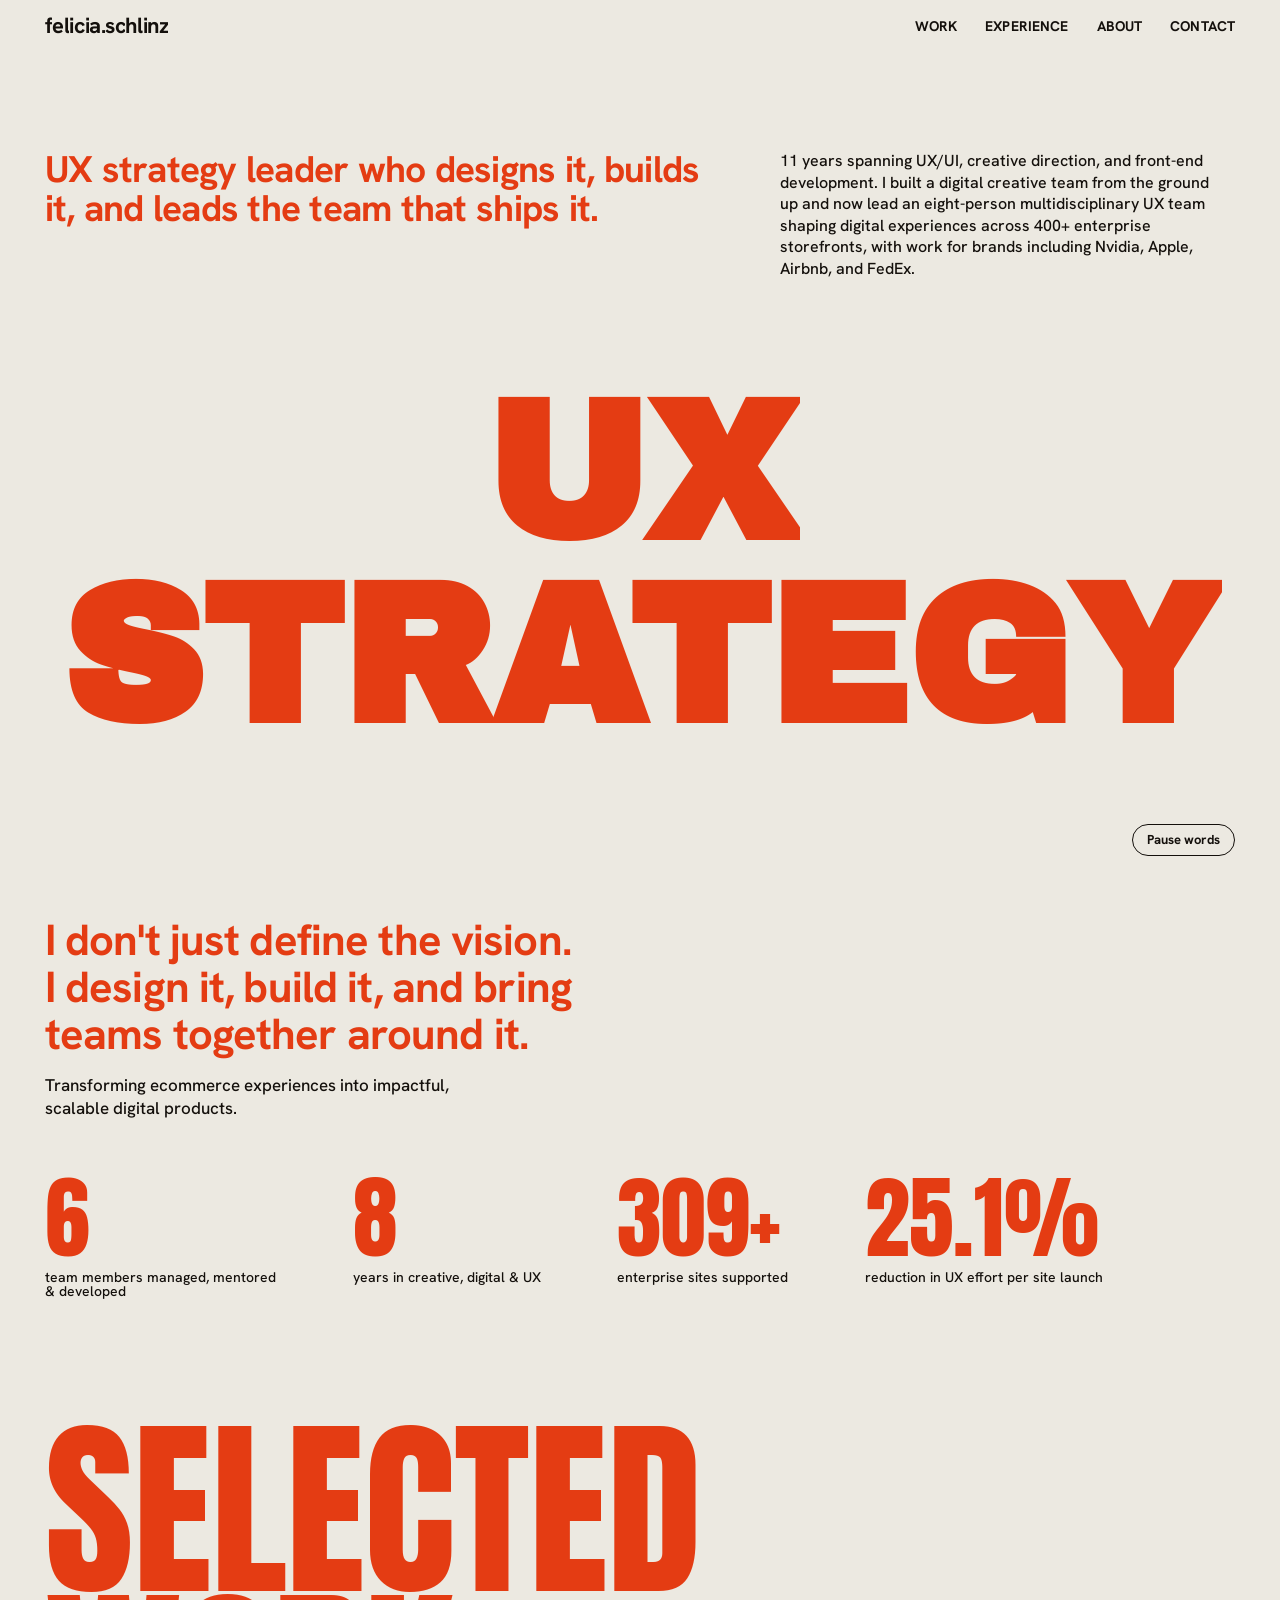
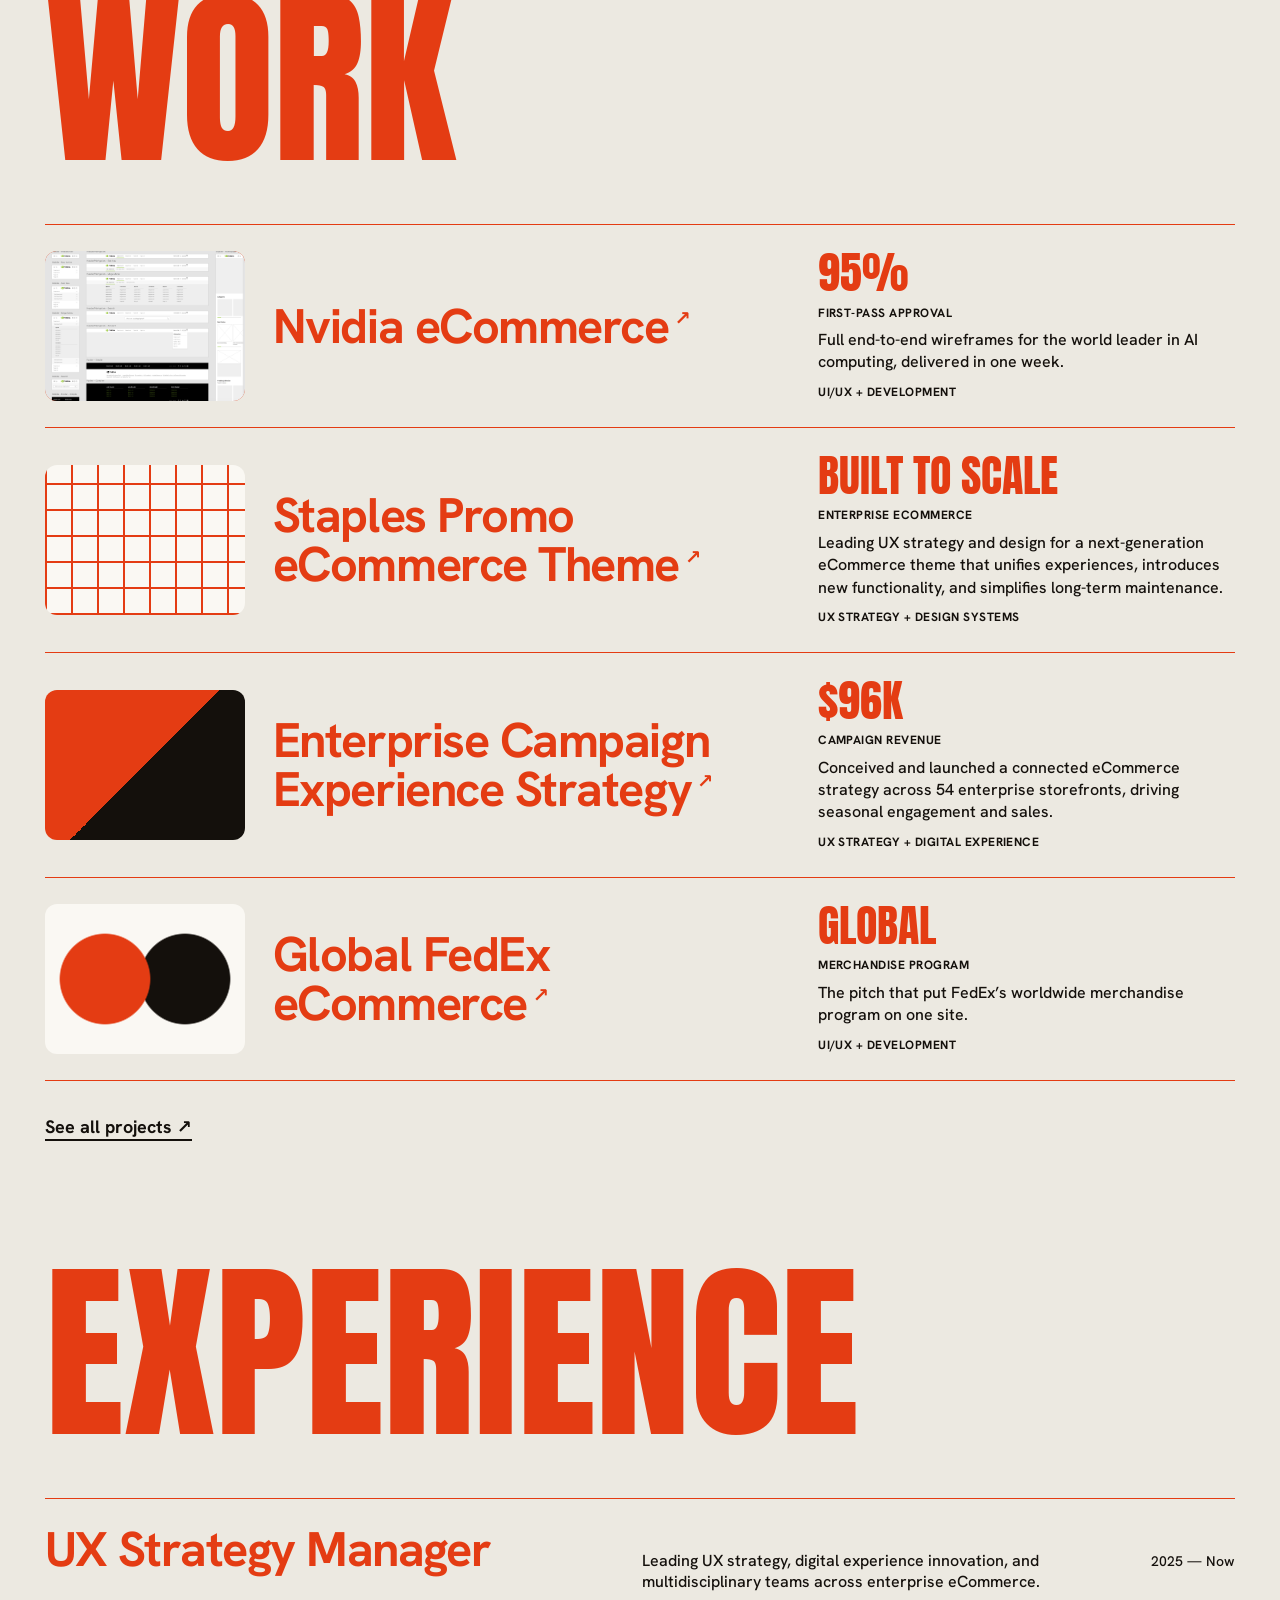
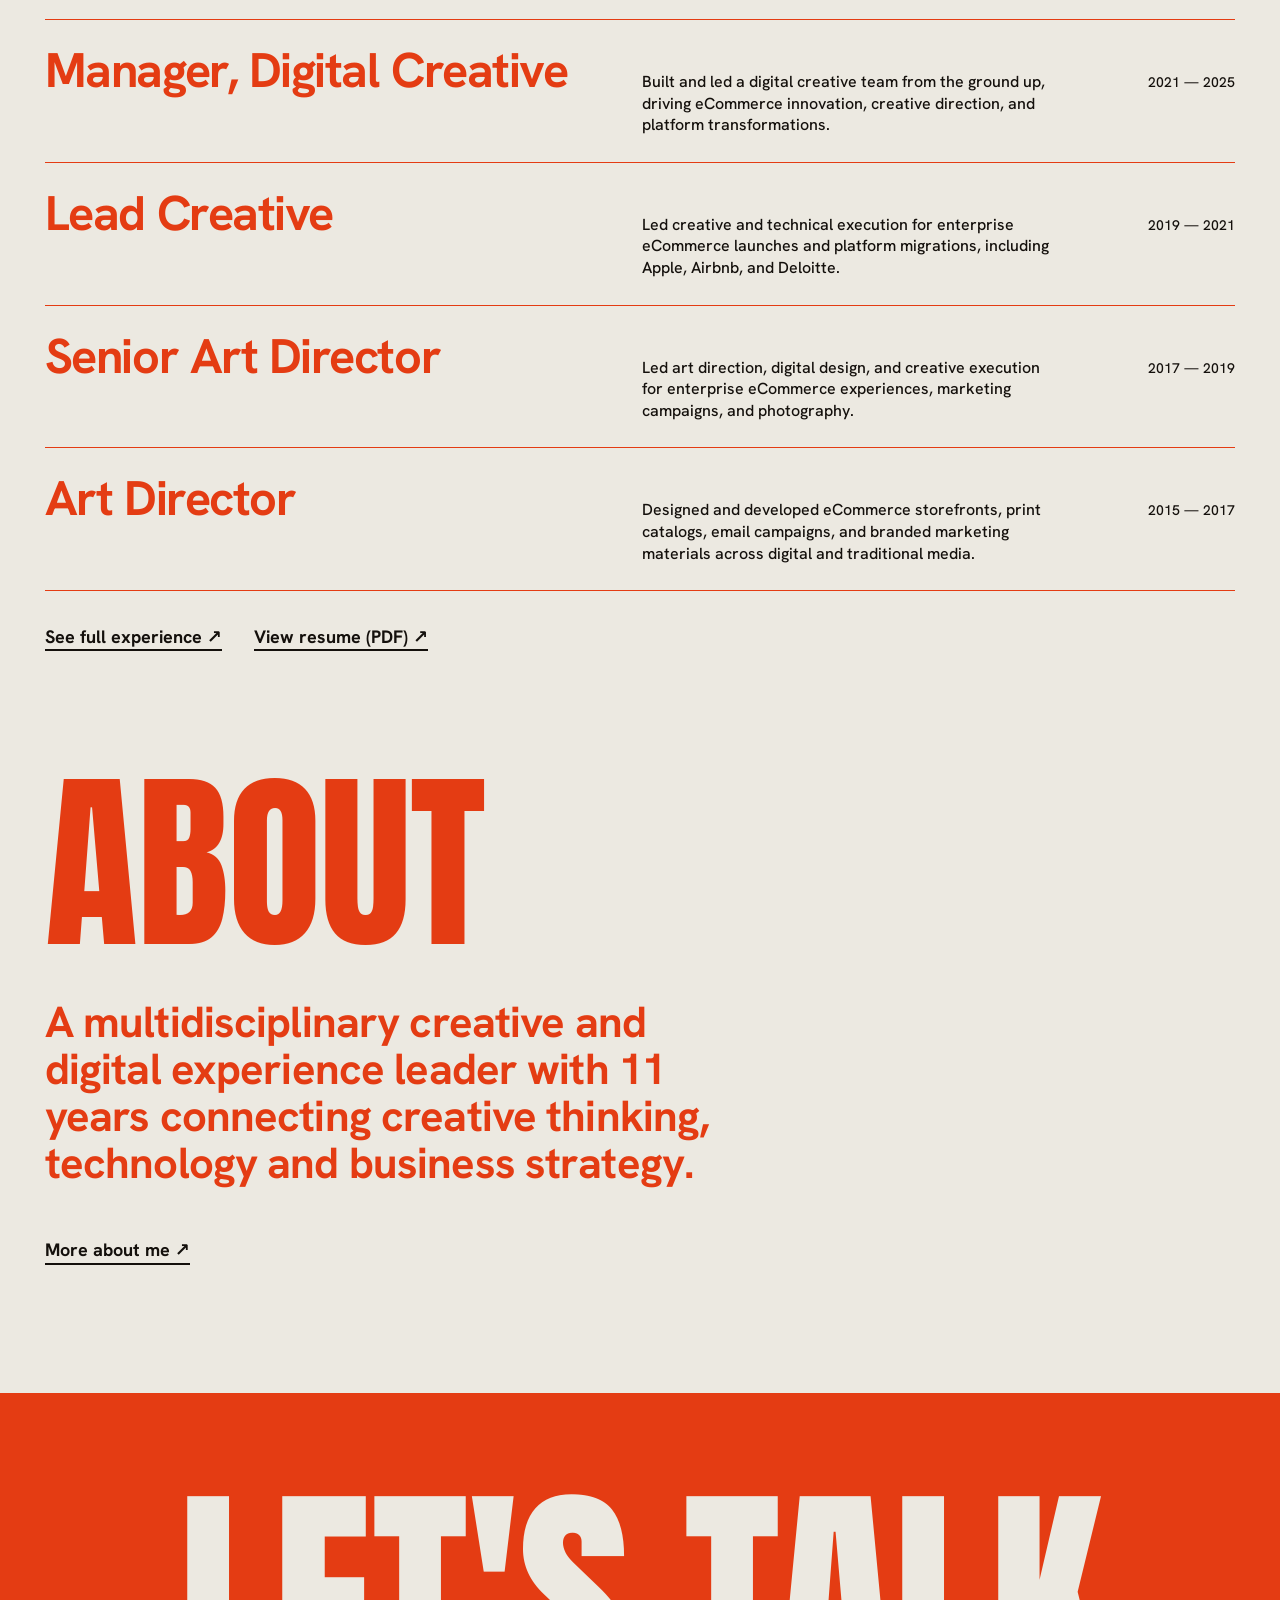
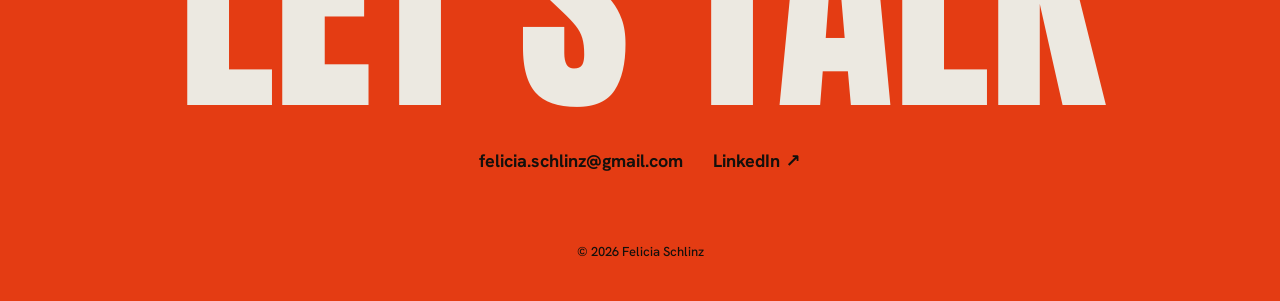
==== index.html @ f58603cf "Update index.html" ====
<!DOCTYPE html>
<html lang="en">
<head>
<meta charset="utf-8">
<meta name="viewport" content="width=device-width, initial-scale=1, viewport-fit=cover">
<title>Felicia Schlinz — UX Strategy &amp; Digital Experience</title>
<link rel="preconnect" href="https://fonts.googleapis.com">
<link rel="preconnect" href="https://fonts.gstatic.com" crossorigin>
<link href="https://fonts.googleapis.com/css2?family=Anton&family=Archivo+Black&family=Hanken+Grotesk:wght@400;500;700&display=swap" rel="stylesheet">
<link rel="stylesheet" href="styles.css">
</head>
<body>
<a class="skip" href="#top">Skip to content</a>

<div id="site-nav"></div>
<script src="nav.js"></script>

<main id="top">
<div class="hero pad">
  <div class="cols">
    <p class="lead">UX strategy leader who designs it, builds it, and leads the team that ships it.</p>
    <p>11 years spanning UX/UI, creative direction, and front-end development. I built a digital creative team from the ground up and now lead an eight-person multidisciplinary UX team shaping digital experiences across 400+ enterprise storefronts, with work for brands including Nvidia, Apple, Airbnb, and FedEx.</p>
    
  </div>
  <div class="stage">
    <h1 class="giant" aria-label="UX Strategy, UX/UI Design, Digital Experience Leadership, Art Direction, Front-End Development, Creative Direction, eCommerce, Design Systems">
      <span class="ph on" aria-hidden="true"><span class="ln" style="--i:0"><span>UX</span></span><span class="ln" style="--i:1"><span>Strategy</span></span></span>
      <span class="ph" aria-hidden="true"><span class="ln" style="--i:0"><span>Creative</span></span><span class="ln" style="--i:1"><span>Direction</span></span></span>
      <span class="ph" aria-hidden="true"><span class="ln" style="--i:0"><span>Digital</span></span><span class="ln" style="--i:1"><span>Experience</span></span><span class="ln" style="--i:2"><span>Leadership</span></span></span>
      <span class="ph" aria-hidden="true"><span class="ln" style="--i:0"><span>UX/UI</span></span><span class="ln" style="--i:1"><span>Design</span></span></span>
	<span class="ph" aria-hidden="true"><span class="ln" style="--i:0"><span>Team</span></span><span class="ln" style="--i:1"><span>Development</span></span></span>
      <span class="ph" aria-hidden="true"><span class="ln" style="--i:0"><span>Art</span></span><span class="ln" style="--i:1"><span>Direction</span></span></span>
      <span class="ph" aria-hidden="true"><span class="ln" style="--i:0"><span>Front-End</span></span><span class="ln" style="--i:1"><span>Development</span></span></span>

    </h1>
    <button class="pause" id="pause" type="button" aria-pressed="false">Pause words</button>
    
  </div>
</div>

<section class="pad" id="statement" style="padding-top:60px">
  <p class="statement rv">I don't just define the vision. I design it, build it, and bring teams together around it.</p>
  <p class="small rv">Transforming ecommerce experiences into impactful, scalable digital products.</p>
  <div class="stats rv">
        <div><b data-to="8">8</b><span>team members managed, mentored<br>&amp; developed</span></div>
	  <div><b data-to="11">11</b><span>years in creative, digital &amp; UX</span></div>
    <div><b data-to="400" data-suf="+">400+</b><span>enterprise sites supported</span></div>

    <div><b data-to="32.5" data-dec="1" data-suf="%">32.5%</b><span>reduction in UX effort per site launch</span></div>
  </div>
</section>

<section class="pad" id="work">
  <h2 class="rv">Selected<br>work</h2>
  <!-- Selected work rows. To edit: change the image path, big stat, label and sentence in each row. -->
  <div class="list rv" id="projects">
    <a class="row wr" data-p="nvidia-ecommerce" href="project.html?p=nvidia-ecommerce">
      <span class="th t0"><img src="images/nvidia-ecommerce/feature.jpg" alt="" loading="lazy"></span>
      <span class="t">Nvidia eCommerce<sup>↗</sup></span>
      <span class="d"><b class="st">95%</b> <br><em>first-pass approval</em><br>Full end-to-end wireframes for the world leader in AI computing, delivered in one week.<span class="cat">UI/UX + Development</span></span>
    </a>
    <a class="row wr" data-p="staples-promo-digital-design-system" href="https://feliciaschlinz.com/staples-promo-digital-design-system" target="_blank" rel="noopener">
      <span class="th t1"><img src="images/staples-design-system/feature.jpg" alt="" loading="lazy"></span>
      <span class="t">Staples Promo eCommerce Theme<sup>↗</sup></span>
      <span class="d"><b class="st">Built to scale</b><br><em>Enterprise eCommerce</em><br>Leading UX strategy and design for a next-generation eCommerce theme that unifies experiences, introduces new functionality, and simplifies long-term maintenance.<span class="cat">UX STRATEGY + DESIGN SYSTEMS</span></span>
    </a>
    <a class="row wr" data-p="airbnb-ecommerce-website" href="https://feliciaschlinz.com/airbnb-ecommerce-website" target="_blank" rel="noopener">
      <span class="th t2"><img src="images/airbnb-goods/feature.jpg" alt="" loading="lazy"></span>
      <span class="t">Enterprise Campaign Experience Strategy<sup>↗</sup></span>
      <span class="d"><b class="st">$96K</b><br><em>CAMPAIGN REVENUE</em><br>Conceived and launched a connected eCommerce strategy across 54 enterprise storefronts, driving seasonal engagement and sales.<span class="cat">UX STRATEGY + DIGITAL EXPERIENCE</span></span>
    </a>
    <a class="row wr" data-p="fedex-ecommerce-website-design-development" href="https://feliciaschlinz.com/fedex-ecommerce-website-design-development" target="_blank" rel="noopener">
      <span class="th t3"><img src="images/fedex-global/feature.jpg" alt="" loading="lazy"></span>
      <span class="t">Global FedEx eCommerce<sup>↗</sup></span>
      <span class="d"><b class="st">Global</b><br><em>merchandise program</em><br>The pitch that put FedEx’s worldwide merchandise program on one site.<span class="cat">UI/UX + DEVELOPMENT</span></span>
    </a>
  </div>
  <a class="more rv" href="work.html">See all projects <span>↗</span></a>
</section>

<section class="pad" id="experience">
  <h2 class="rv">Experience</h2>
  <div class="list rv">
    <div class="row"><span class="t">UX Strategy Manager</span><span class="d">Leading UX strategy, digital experience innovation, and multidisciplinary teams across enterprise eCommerce.</span><span class="l">2025 — Now</span></div>
    <div class="row"><span class="t">Manager, Digital Creative</span><span class="d">Built and led a digital creative team from the ground up, driving eCommerce innovation, creative direction, and platform transformations.</span><span class="l">2021 — 2025</span></div>
    <div class="row"><span class="t">Lead Creative</span><span class="d">Led creative and technical execution for enterprise eCommerce launches and platform migrations, including Apple, Airbnb, and Deloitte.</span><span class="l">2019 — 2021</span></div>
    <div class="row"><span class="t">Senior Art Director</span><span class="d">Led art direction, digital design, and creative execution for enterprise eCommerce experiences, marketing campaigns, and photography.</span><span class="l">2017 — 2019</span></div>
	  <div class="row"><span class="t">Art Director</span><span class="d">Designed and developed eCommerce storefronts, print catalogs, email campaigns, and branded marketing materials across digital and traditional media.</span><span class="l">2015 — 2017</span></div>
  </div>
  <div class="rv" style="display:flex;gap:6px 32px;flex-wrap:wrap"><a class="more" href="experience.html">See full experience ↗</a><a class="more" href="assets/FeliciaSchlinz_Resume.pdf" target="_blank" rel="noopener">View resume (PDF) ↗</a></div>
</section>

<section class="pad" id="about">
  <h2 class="rv">About</h2>
  <p class="statement rv" style="margin-top:50px;max-width:30ch">A multidisciplinary creative and digital experience leader with 11 years connecting creative thinking, technology and business strategy.</p>
  <a class="more rv" href="about.html">More about me ↗</a>
</section>

</main>
<div id="site-footer"></div>
<script src="footer.js"></script>
<script src="projects.js"></script>


<script>
  var counters = document.querySelectorAll('[data-to]');
  function fmt(el, v) { return (el.dataset.pre || '') + v.toFixed(+(el.dataset.dec || 0)) + (el.dataset.suf || ''); }
  function runCount(el) {
    var to = parseFloat(el.dataset.to), t0 = null, dur = 2400;
    function step(t) {
      if (!t0) t0 = t;
      var p = Math.min((t - t0) / dur, 1), e = 1 - Math.pow(1 - p, 3);
      el.textContent = fmt(el, to * e);
      if (p < 1) requestAnimationFrame(step);
    }
    requestAnimationFrame(step);
  }
  if (!window.matchMedia('(prefers-reduced-motion: reduce)').matches) {
    var cio = new IntersectionObserver(function (es) {
      es.forEach(function (x) { if (x.isIntersecting) { runCount(x.target); cio.unobserve(x.target); } });
    }, { threshold: 0.6 });
    counters.forEach(function (c) { c.textContent = fmt(c, 0); cio.observe(c); });
    // lock each stat to the width of its final number so nothing shifts while counting
    function lockStats() {
      counters.forEach(function (c) {
        var box = c.parentNode, now = c.textContent;
        box.style.minWidth = ''; c.style.minWidth = '';
        c.textContent = fmt(c, parseFloat(c.dataset.to));
        c.style.display = 'inline-block';
        var w = c.offsetWidth, bw = box.offsetWidth;
        c.style.minWidth = w + 'px'; box.style.minWidth = bw + 'px';
        c.textContent = now;
      });
    }
    lockStats();
    if (document.fonts && document.fonts.ready) document.fonts.ready.then(lockStats);
    window.addEventListener('resize', lockStats);
  }

  var phs = document.querySelectorAll('.ph');
  function fit() {
    var vw = window.innerWidth / 100;
    var W = document.querySelector('.stage').clientWidth * 0.96;
    phs.forEach(function (p) {
      p.style.fontSize = '100px';
      var lines = p.querySelectorAll('.ln > span'), m = 0;
      lines.forEach(function (s) { s.style.display = 'inline-block'; m = Math.max(m, s.offsetWidth); s.style.display = ''; });
      var fs = Math.min(100 * W / m, 17 * vw, 28 * vw / (lines.length * 0.86));
      p.style.fontSize = fs + 'px';
    });
  }
  fit();
  if (document.fonts && document.fonts.ready) document.fonts.ready.then(fit);
  window.addEventListener('resize', fit);
  var idx = 0, paused = false;
  document.getElementById('pause').addEventListener('click', function () {
    paused = !paused;
    this.setAttribute('aria-pressed', String(paused));
    this.textContent = paused ? 'Play words' : 'Pause words';
  });
  if (!window.matchMedia('(prefers-reduced-motion: reduce)').matches) {
    setInterval(function () {
      if (paused) return;
      var cur = phs[idx]; idx = (idx + 1) % phs.length; var nxt = phs[idx];
      cur.classList.remove('on'); cur.classList.add('out'); nxt.classList.add('on');
      setTimeout(function () { cur.classList.remove('out'); }, 900);
    }, 2600);
  }



  // Selected work images come from each project's "cover" in projects.js (data-p on each row = the project's slug)
  if (typeof PROJECTS !== 'undefined') {
    document.querySelectorAll('#projects [data-p]').forEach(function (row) {
      var p = PROJECTS.filter(function (x) { return x.slug === row.dataset.p; })[0];
      var im = row.querySelector('.th img');
      if (p && p.cover && im) { im.src = p.cover; im.alt = ''; }
    });
  }

  // hide card images that are missing so the colour pattern shows instead
  document.querySelectorAll('#projects img').forEach(function (im) {
    function bad() { im.remove(); }
    im.addEventListener('error', bad);
    if (im.complete && im.naturalWidth === 0) bad();
  });

  var io = new IntersectionObserver(function (es) {
    es.forEach(function (x) { if (x.isIntersecting) { x.target.classList.add('in'); io.unobserve(x.target); } });
  }, { threshold: 0.1 });
  document.querySelectorAll('.rv').forEach(function (el) { io.observe(el); });


</script>
</body>
</html>
---- styles.css ----
:root{
  --bg:#ece9e1; --o:#e43c13; --ot:#14100c; --card:#faf8f3; --tint:#e3ddd0;
  --display:"Anton","Impact","Arial Narrow",sans-serif;
  --heavy:"Archivo Black","Arial Black",system-ui,sans-serif;
  --sans:"Hanken Grotesk",system-ui,-apple-system,"Segoe UI",sans-serif;
  box-sizing:border-box;
  padding-top:env(safe-area-inset-top,0px); padding-bottom:env(safe-area-inset-bottom,0px);
}
*{box-sizing:border-box}
html{scroll-behavior:smooth;scroll-padding-top:70px}
body{margin:0;background:var(--bg);color:var(--ot);font-family:var(--sans);font-weight:500;line-height:1.35;overflow-x:hidden}
a{color:inherit;text-decoration:none}
::selection{background:var(--ot);color:var(--bg)}
:focus-visible{outline:3px solid var(--ot);outline-offset:4px}

.skip{position:absolute;left:12px;top:-80px;background:var(--ot);color:var(--bg);padding:10px 16px;border-radius:8px;z-index:60;font-weight:700}
.skip:focus{top:calc(10px + env(safe-area-inset-top,0px))}
.pause{position:absolute;right:0;bottom:0;background:none;border:1.5px solid var(--ot);color:var(--ot);font:inherit;font-weight:700;font-size:13px;border-radius:99px;padding:6px 14px;cursor:pointer}
.pause:hover{background:var(--ot);color:var(--bg)}
.pad{padding-left:clamp(20px,3.5vw,48px);padding-right:clamp(20px,3.5vw,48px)}




/* hero */
.hero{padding-top:150px;overflow:hidden}
.cols{display:grid;grid-template-columns:6fr 4fr;gap:clamp(24px,4vw,56px);font-size:16px;max-width:1500px}
.cols p{margin:0;max-width:50ch}
.cols p.lead{font-size:clamp(24px,2.9vw,42px);font-weight:700;line-height:1.05;letter-spacing:-.02em;color:var(--o);max-width:none}
.cols a{text-decoration:underline;text-underline-offset:3px}
@media(max-width:800px){.cols{grid-template-columns:1fr;gap:18px}}
.stage{position:relative;margin-top:clamp(40px,8vw,110px);padding-bottom:clamp(50px,8vw,120px)}
.giant{color:var(--o);position:relative;height:29vw;margin:0;font-family:var(--heavy);letter-spacing:-.05em;text-transform:uppercase;line-height:.86;white-space:nowrap}
.ph{position:absolute;inset:0;display:flex;flex-direction:column;justify-content:center;align-items:center;font-size:12vw}
.ln{display:block;overflow:hidden;padding:.04em .02em}
.ln>span{display:block;transform:translateY(110%)}
.ph.on .ln>span{transform:none;transition:transform .85s cubic-bezier(.2,.8,.2,1);transition-delay:calc(var(--i)*.09s)}
.ph.out .ln>span{transform:translateY(-110%);transition:transform .6s cubic-bezier(.7,0,.8,.3);transition-delay:calc(var(--i)*.05s)}


.mock{position:absolute;left:55%;bottom:0;width:clamp(150px,22vw,300px);aspect-ratio:3/4;background:var(--card);border-radius:22px;padding:16px;
  box-shadow:0 30px 60px -25px rgba(120,40,10,.45);transform:rotate(-5deg);animation:float 6s ease-in-out infinite}
.mock i{display:block;border-radius:8px;background:var(--o)}
.mock .a{height:12px;width:40%;margin-bottom:12px}
.mock .b{height:46%;border-radius:14px;background:var(--tint);position:relative;overflow:hidden}
.mock .b::after{content:"";position:absolute;width:56%;aspect-ratio:1;border-radius:50%;background:var(--o);right:-10%;bottom:-18%}
.mock .c{height:12px;margin-top:14px;width:80%;opacity:.9}
.mock .d{height:12px;margin-top:8px;width:55%;opacity:.5}
.mock .e{height:32px;margin-top:16px;width:46%;border-radius:99px}
@keyframes float{50%{transform:rotate(-2deg) translateY(-14px)}}

/* generic */
section{padding:clamp(70px,10vw,140px) 0 0}
h2{color:var(--o);font-family:var(--display);font-weight:400;text-transform:uppercase;font-size:clamp(64px,15vw,230px);line-height:.88;margin:0;letter-spacing:-.005em}
.statement{color:var(--o);font-size:clamp(26px,3.4vw,46px);font-weight:700;line-height:1.08;letter-spacing:-.02em;max-width:22ch;margin:0 0 18px}
.small{font-size:17px;max-width:46ch;margin:0}
.stats{display:flex;gap:clamp(24px,6vw,90px);flex-wrap:wrap;margin-top:54px}
.stats div{color:var(--o);font-family:var(--display);font-size:clamp(48px,7vw,96px);line-height:1}
.stats b{font-weight:inherit;font-variant-numeric:tabular-nums}
.stats span{color:var(--ot);display:block;font-family:var(--sans);font-size:14px;margin-top:6px;font-weight:500}

/* list rows */
.list{margin-top:60px;border-top:1.5px solid var(--o)}
.row{display:grid;grid-template-columns:1.4fr 1fr 160px;gap:24px;align-items:baseline;padding:26px 0;border-bottom:1.5px solid var(--o);position:relative;transition:padding .3s,background .3s,color .3s}
a.row:hover{background:var(--o);color:var(--ot);padding-left:20px;padding-right:20px}
a.row:hover .t{color:var(--bg)}
.row .t{color:var(--o);font-size:clamp(28px,3.8vw,54px);font-weight:700;letter-spacing:-.03em;line-height:1}
.row sup{font-size:.4em;margin-left:6px;display:inline-block;transition:transform .3s}
a.row:hover sup{transform:translate(4px,-4px)}
.row .d{font-size:16px}
.row .l{font-size:14px;text-align:right}
@media(max-width:800px){.row{grid-template-columns:1fr;gap:8px}.row .l{text-align:left}}
.more{display:inline-block;margin-top:34px;font-weight:700;font-size:18px;border-bottom:2px solid currentColor}

.peek{position:fixed;left:0;top:0;width:260px;height:180px;border-radius:18px;pointer-events:none;z-index:40;opacity:0;transform:translate(-999px,-999px) scale(.85);transition:opacity .2s,scale .2s;background:var(--tint)}
.peek.on{opacity:1}
.p1{background:radial-gradient(circle at 70% 60%,var(--card) 0 26%,transparent 27%),var(--o)}
.p2{background:repeating-linear-gradient(90deg,var(--o) 0 2px,transparent 2px 28px),repeating-linear-gradient(0deg,var(--o) 0 2px,transparent 2px 28px),var(--card)}
.p3{background:linear-gradient(135deg,var(--o) 0 50%,var(--card) 50%)}
.p4{background:radial-gradient(circle at 30% 50%,var(--o) 0 30%,transparent 31%),radial-gradient(circle at 70% 50%,var(--card) 0 30%,transparent 31%),var(--tint)}

/* contact */
.contact{margin-top:clamp(80px,10vw,140px);background:var(--o);color:var(--ot);padding:clamp(60px,8vw,110px) 0 70px;text-align:center}
.contact h2{color:var(--bg);font-size:clamp(70px,19vw,300px)}
.links{display:flex;gap:30px;justify-content:center;flex-wrap:wrap;margin-top:40px;font-weight:700;font-size:18px}
.links a{position:relative;text-decoration:none}
.links a::after{content:"";position:absolute;left:0;right:0;bottom:-3px;height:2px;background:currentColor;transform:scaleX(0);transform-origin:left;transition:transform .25s}
.links a:hover::after,.links a:focus-visible::after{transform:scaleX(1)}
@media(prefers-reduced-motion:reduce){.links a::after{transition:none}}
footer{background:var(--o);color:var(--ot);text-align:center;font-size:13px;padding:0 0 40px}

.rv{opacity:0;transform:translateY(26px);transition:opacity .8s,transform .8s}
.rv.in{opacity:1;transform:none}
@media(prefers-reduced-motion:reduce){.rv{opacity:1;transform:none;transition:none}.giant span,.mock{animation:none}}

/* shared placeholder patterns and helpers (work + project pages) */
[hidden]{display:none!important}
.t0{background:radial-gradient(circle at 70% 65%,var(--bg) 0 24%,transparent 25%),var(--o)}
.t1{background:repeating-linear-gradient(90deg,var(--o) 0 2px,transparent 2px 26px),repeating-linear-gradient(0deg,var(--o) 0 2px,transparent 2px 26px),var(--card)}
.t2{background:linear-gradient(135deg,var(--o) 0 50%,var(--ot) 50%)}
.t3{background:radial-gradient(circle at 30% 50%,var(--o) 0 28%,transparent 29%),radial-gradient(circle at 70% 50%,var(--ot) 0 28%,transparent 29%),var(--card)}
.t4{background:linear-gradient(var(--o),var(--o)) 18% 28%/64% 18% no-repeat,linear-gradient(var(--bg),var(--bg)) 18% 58%/40% 10% no-repeat,var(--ot)}
.t5{background:radial-gradient(circle at 20% 80%,var(--o) 0 35%,transparent 36%),var(--tint)}

/* homepage featured work */
.feat{display:grid;grid-template-columns:repeat(2,minmax(0,1fr));gap:64px 32px;margin-top:60px}
.fc{display:block;text-decoration:none}
.fc .ft{display:block;aspect-ratio:4/3;border-radius:20px;overflow:hidden;position:relative;transition:transform .35s}
.fc .ft img{position:absolute;inset:0;width:100%;height:100%;object-fit:cover}
.fc:hover .ft,.fc:focus-visible .ft{transform:translateY(-6px) rotate(-.6deg)}
.fc .fs{display:block;margin-top:22px;color:var(--o);font-family:var(--display);text-transform:uppercase;font-size:clamp(52px,6.4vw,96px);line-height:.95}
.fc .fl{display:block;font-size:13px;font-weight:700;text-transform:uppercase;letter-spacing:.04em;margin-top:6px}
.fc .fh{display:block;font-size:clamp(18px,1.6vw,22px);font-weight:700;letter-spacing:-.015em;line-height:1.25;margin-top:14px;max-width:30ch}
.fc .fn{display:block;font-size:14px;margin-top:12px;padding-top:12px;border-top:1.5px solid var(--o)}
.fc .fn sup{font-size:.7em;margin-left:3px}
.fc:focus-visible{outline:3px solid var(--ot);outline-offset:6px;border-radius:20px}
@media(max-width:800px){.feat{grid-template-columns:1fr;gap:56px}}
@media(prefers-reduced-motion:reduce){.fc .ft{transition:none}.fc:hover .ft{transform:none}}

/* homepage selected work: list rows with a thumbnail and a highlight */
.row.wr{grid-template-columns:200px 1.55fr 1.25fr;align-items:center;gap:28px}
.row.wr .th{display:block;aspect-ratio:4/3;border-radius:12px;overflow:hidden;position:relative}
.row.wr .th img{position:absolute;inset:0;width:100%;height:100%;object-fit:cover}
.row.wr .d{line-height:1.4}
.row.wr .st{font-family:var(--display);font-weight:400;font-size:clamp(34px,3.4vw,48px);line-height:1;color:var(--o);text-transform:uppercase;vertical-align:-.08em;margin-right:6px}
.row.wr em{font-style:normal;font-size:12px;font-weight:700;text-transform:uppercase;letter-spacing:.04em}
.row.wr .d br{display:block;content:"";margin-bottom:6px}
a.row.wr:hover .st{color:var(--bg)}
@media(max-width:1000px){.row.wr{grid-template-columns:150px 1fr;gap:10px 20px}.row.wr .th{grid-row:1/4}}
@media(max-width:560px){.row.wr{grid-template-columns:1fr}.row.wr .th{grid-row:auto}}
.row.wr .cat{display:block;margin-top:10px;font-size:12px;font-weight:700;text-transform:uppercase;letter-spacing:.04em}

/* Selected work: on hover the thumbnail widens (same height, so rows below never jump) and the text slides over */
@media(hover:hover) and (min-width:1001px){
  .row.wr{transition:grid-template-columns .45s cubic-bezier(.2,.8,.2,1),padding .3s,background .3s,color .3s}
  .row.wr .th{aspect-ratio:auto;height:150px}
  a.row.wr:hover{grid-template-columns:320px 1.2fr 1.2fr}
}
@media(prefers-reduced-motion:reduce){.row.wr{transition:none}}
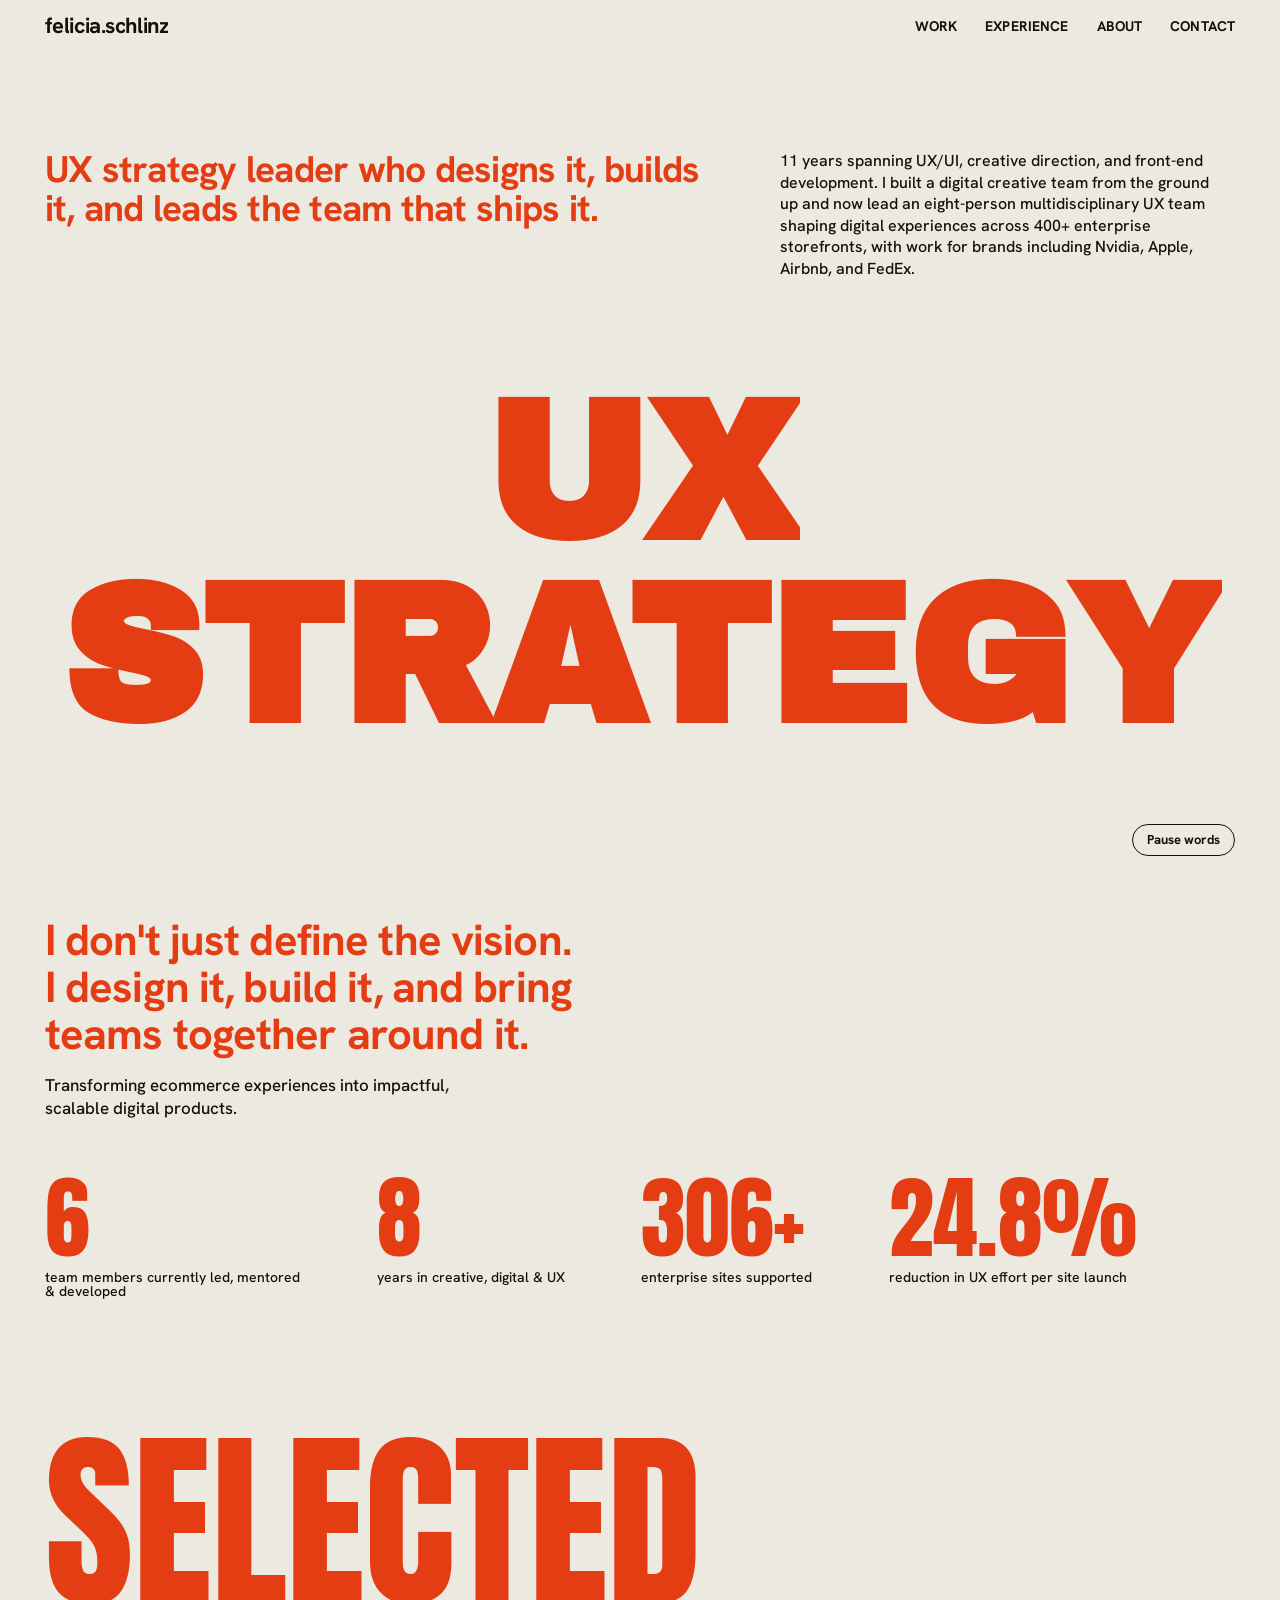
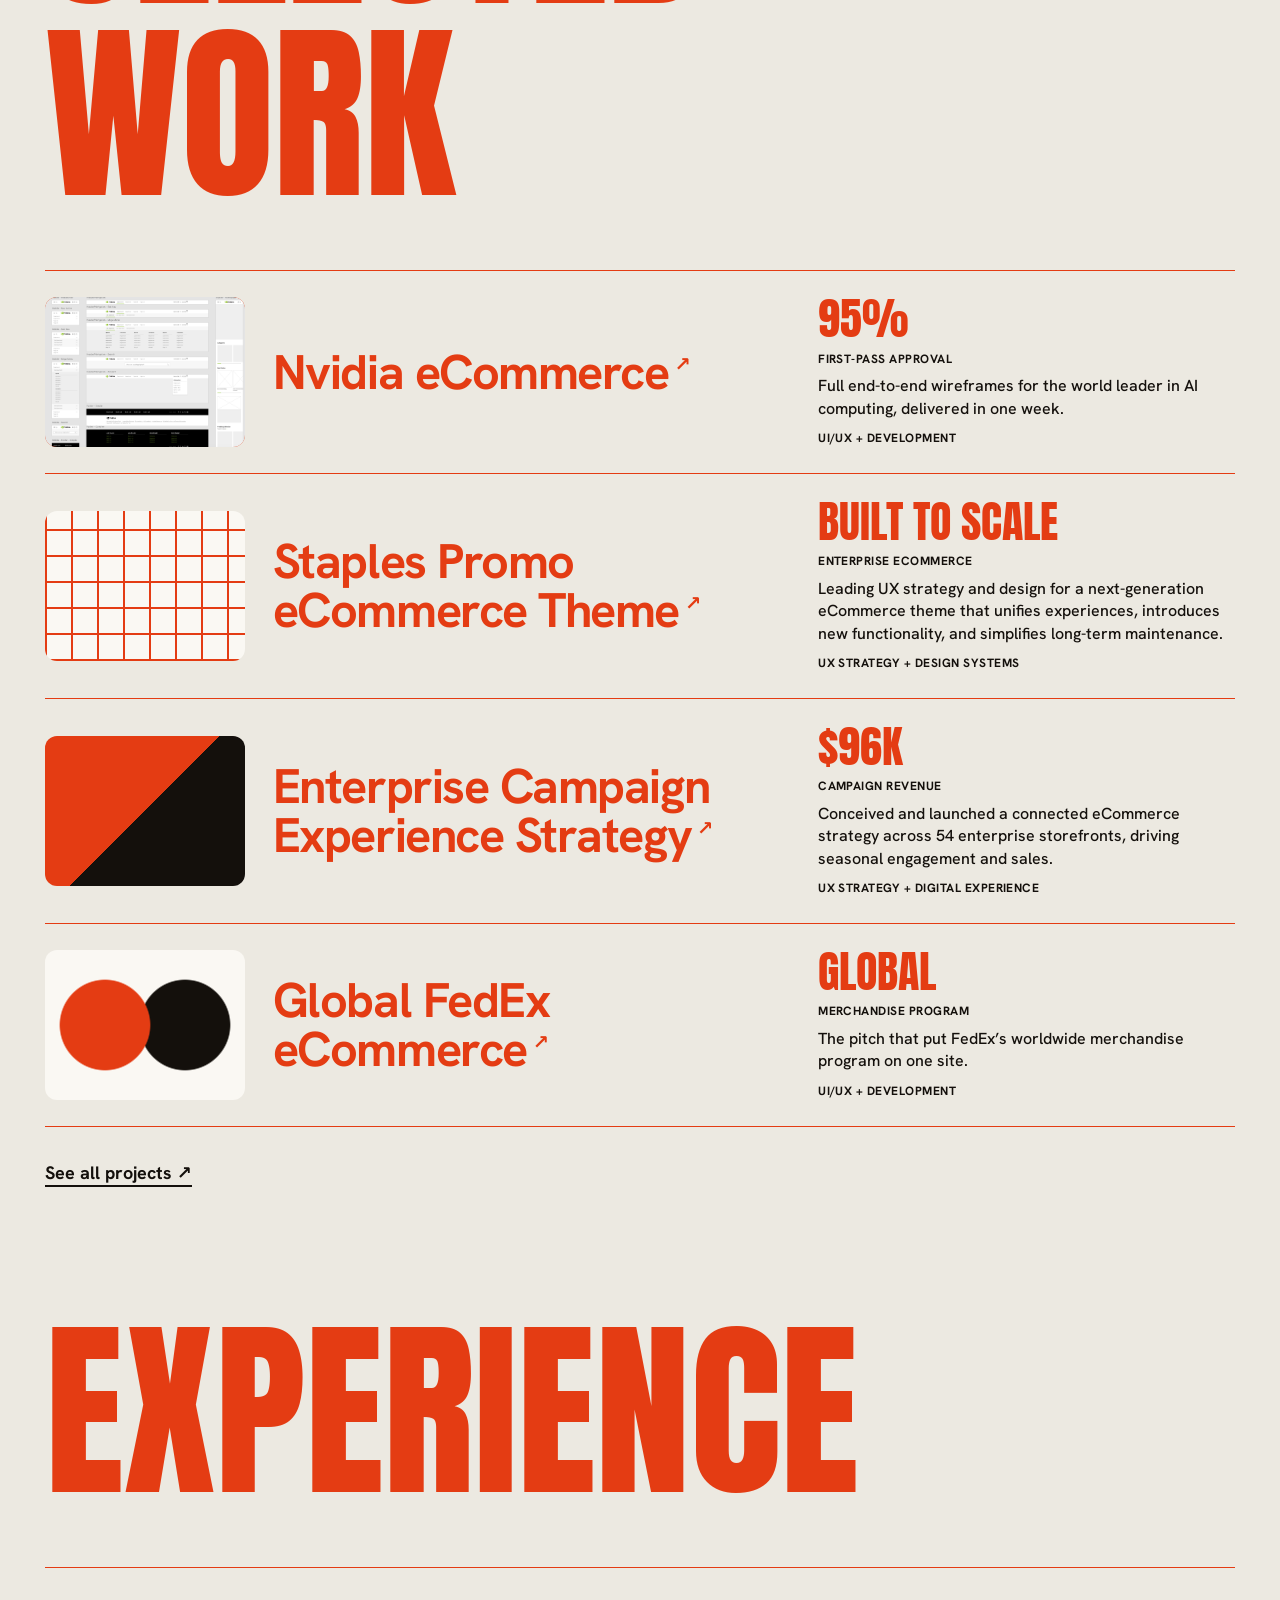
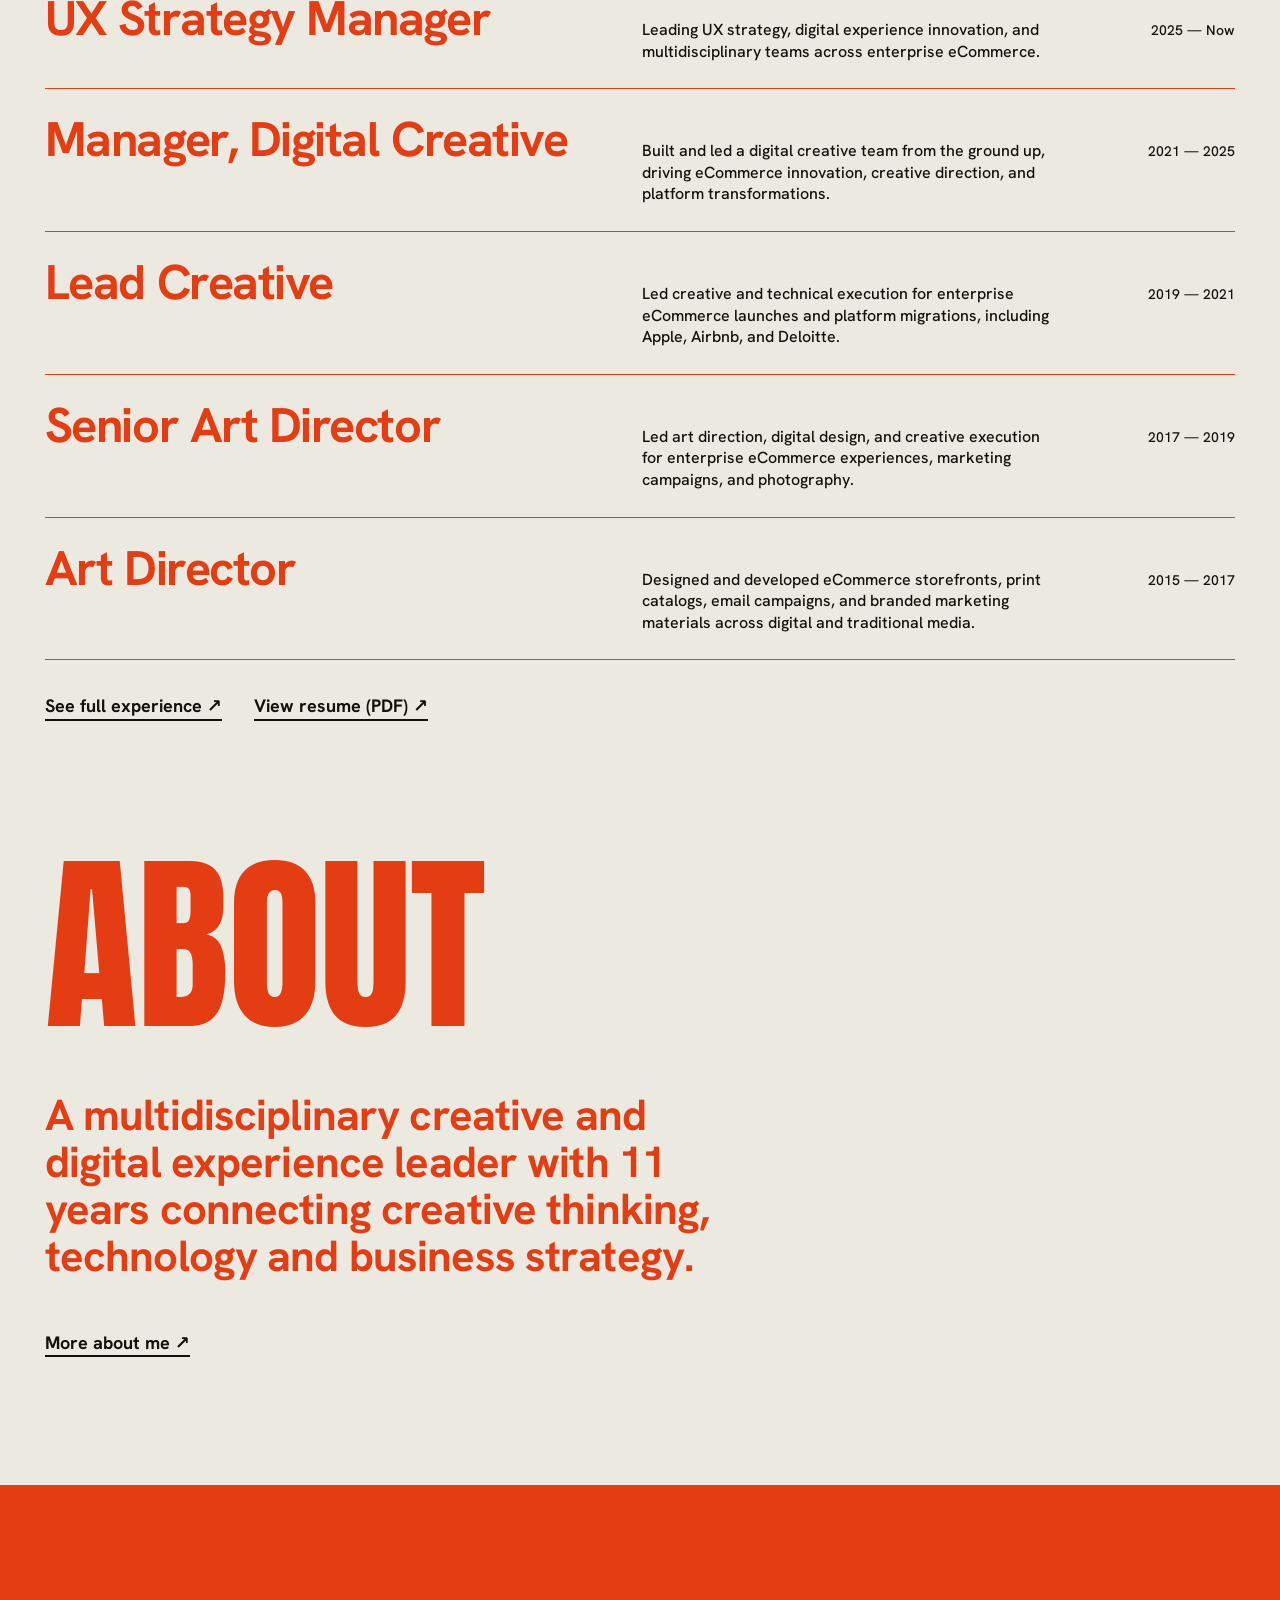
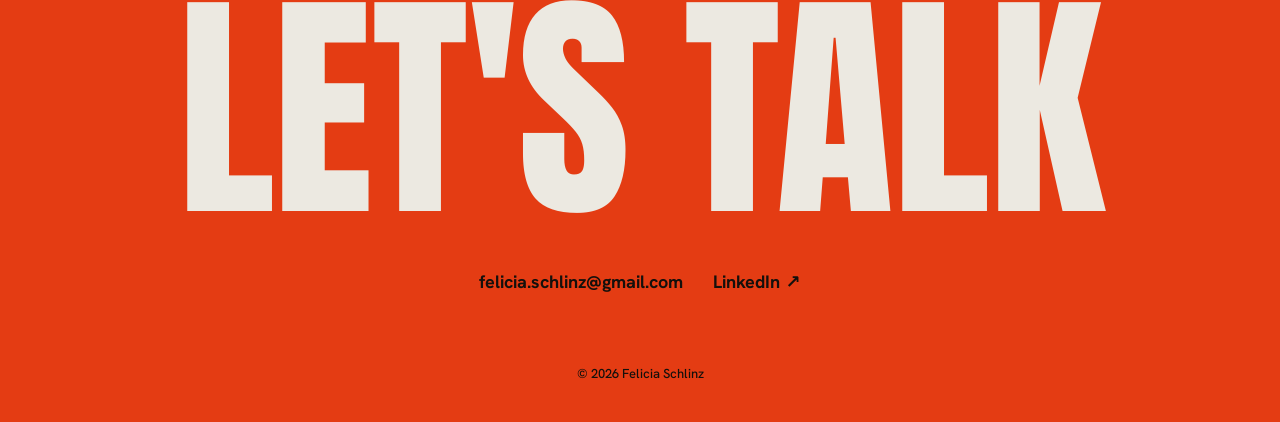
==== commit 71dec79f: "Update index.html" ====
--- a/index.html
+++ b/index.html
@@ -42,7 +42,7 @@
   <p class="statement rv">I don't just define the vision. I design it, build it, and bring teams together around it.</p>
   <p class="small rv">Transforming ecommerce experiences into impactful, scalable digital products.</p>
   <div class="stats rv">
-        <div><b data-to="8">8</b><span>team members managed, mentored<br>&amp; developed</span></div>
+        <div><b data-to="8">8</b><span>team members currently led, mentored<br>&amp; developed</span></div>
 	  <div><b data-to="11">11</b><span>years in creative, digital &amp; UX</span></div>
     <div><b data-to="400" data-suf="+">400+</b><span>enterprise sites supported</span></div>
 
--- a/styles.css
+++ b/styles.css
@@ -51,7 +51,7 @@
 
 /* generic */
 section{padding:clamp(70px,10vw,140px) 0 0}
-h2{color:var(--o);font-family:var(--display);font-weight:400;text-transform:uppercase;font-size:clamp(64px,15vw,230px);line-height:.88;margin:0;letter-spacing:-.005em}
+h2{color:var(--o);font-family:var(--display);font-weight:400;text-transform:uppercase;font-size:clamp(64px,15vw,230px);line-height:1;margin:0;letter-spacing:-.005em}
 .statement{color:var(--o);font-size:clamp(26px,3.4vw,46px);font-weight:700;line-height:1.08;letter-spacing:-.02em;max-width:22ch;margin:0 0 18px}
 .small{font-size:17px;max-width:46ch;margin:0}
 .stats{display:flex;gap:clamp(24px,6vw,90px);flex-wrap:wrap;margin-top:54px}
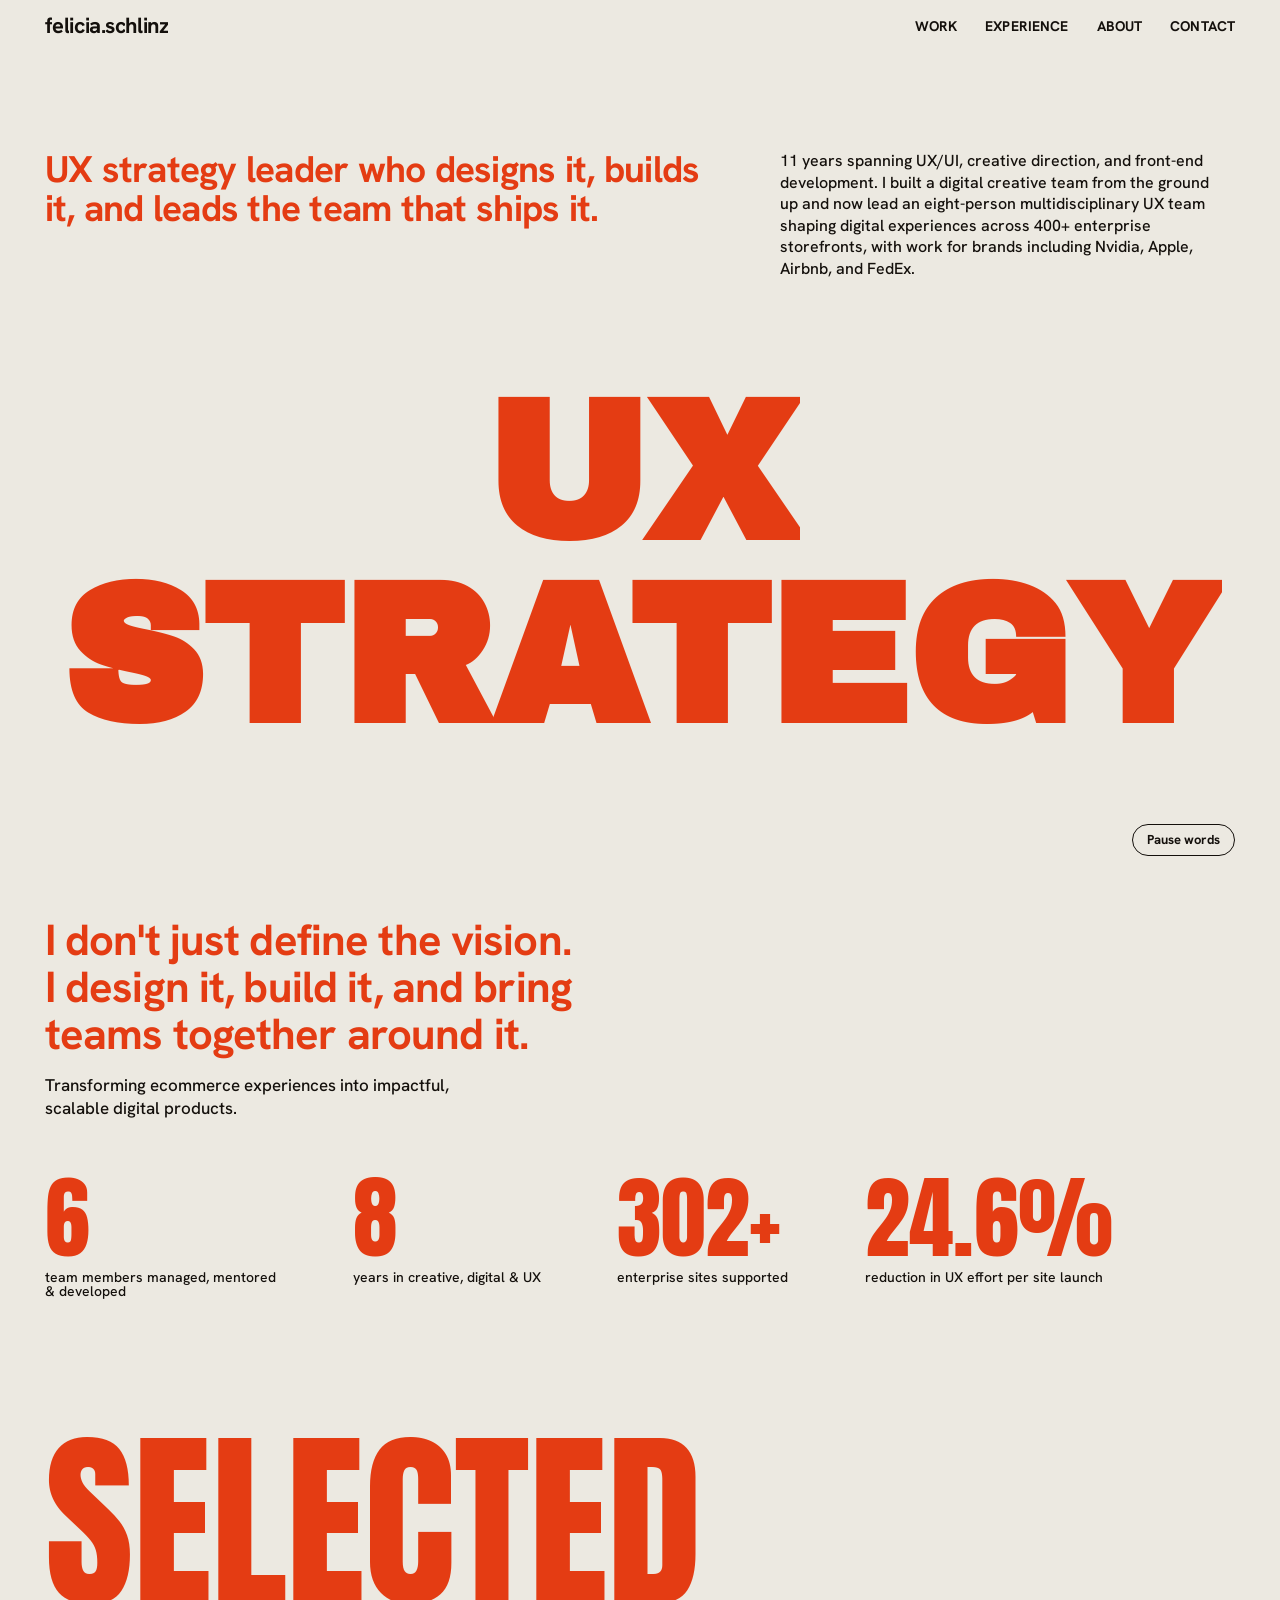
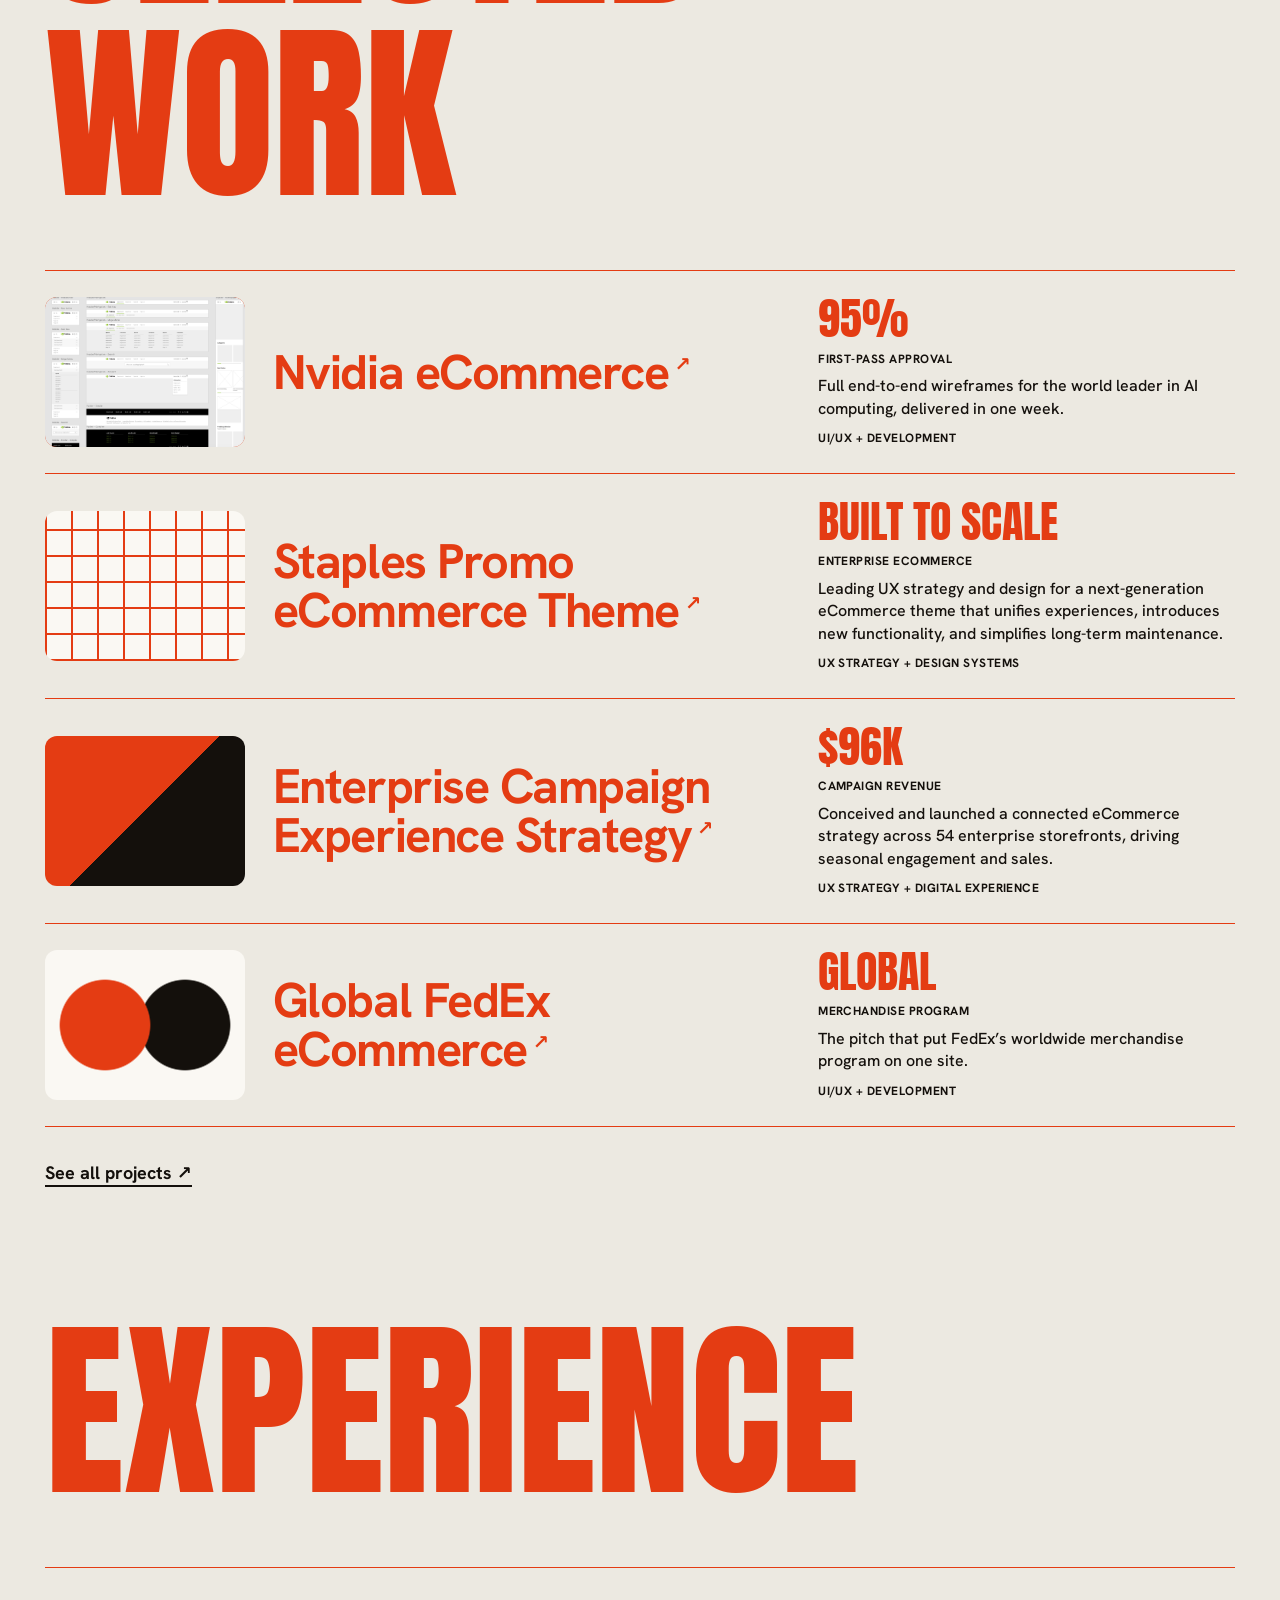
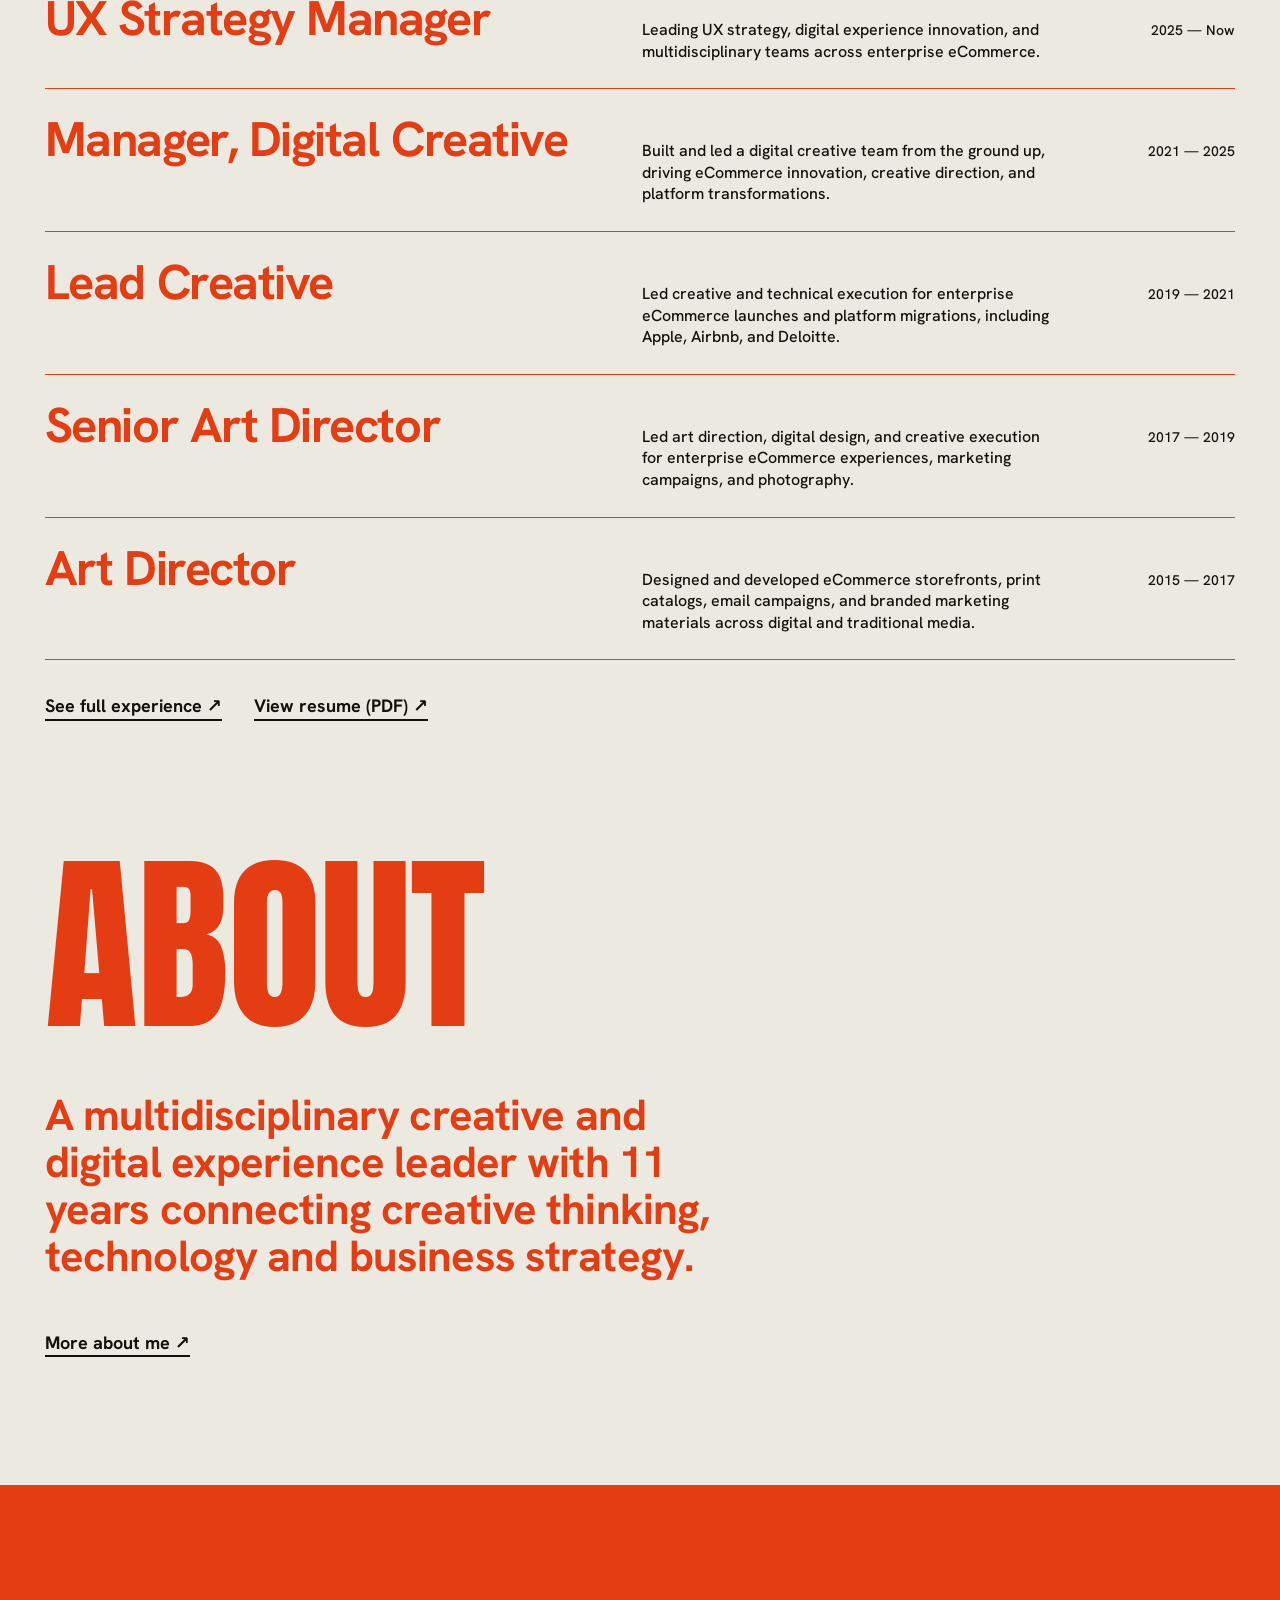
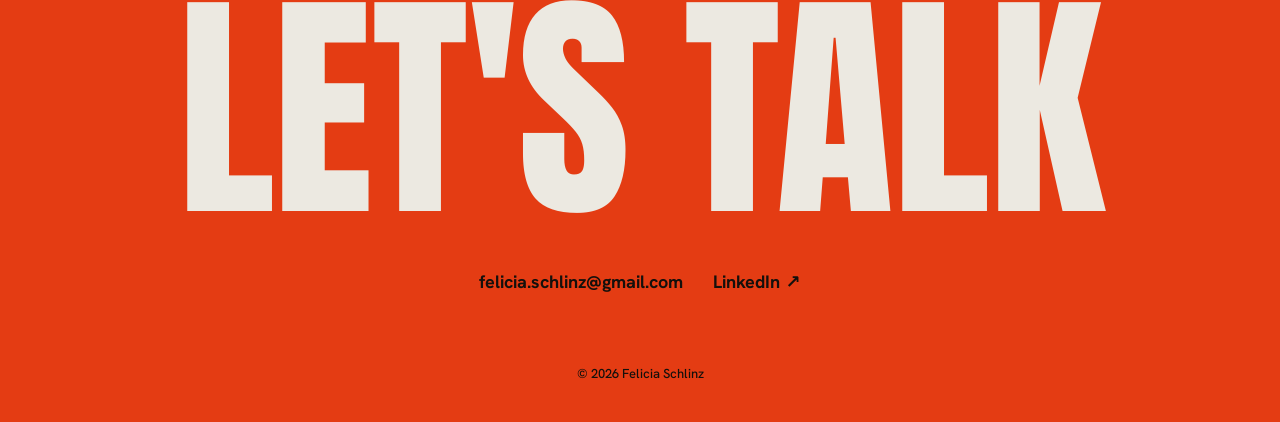
==== commit 2f7d1a0e: "Update index.html" ====
--- a/index.html
+++ b/index.html
@@ -42,7 +42,7 @@
   <p class="statement rv">I don't just define the vision. I design it, build it, and bring teams together around it.</p>
   <p class="small rv">Transforming ecommerce experiences into impactful, scalable digital products.</p>
   <div class="stats rv">
-        <div><b data-to="8">8</b><span>team members currently led, mentored<br>&amp; developed</span></div>
+        <div><b data-to="8">8</b><span>team members managed, mentored<br>&amp; developed</span></div>
 	  <div><b data-to="11">11</b><span>years in creative, digital &amp; UX</span></div>
     <div><b data-to="400" data-suf="+">400+</b><span>enterprise sites supported</span></div>
 
@@ -75,7 +75,7 @@
       <span class="d"><b class="st">Global</b><br><em>merchandise program</em><br>The pitch that put FedEx’s worldwide merchandise program on one site.<span class="cat">UI/UX + DEVELOPMENT</span></span>
     </a>
   </div>
-  <a class="more rv" href="work.html">See all projects <span>↗</span></a>
+  <a class="more rv" href="work.html">See all projects <span class="arr" aria-hidden="true">↗</span></a>
 </section>
 
 <section class="pad" id="experience">
@@ -87,13 +87,13 @@
     <div class="row"><span class="t">Senior Art Director</span><span class="d">Led art direction, digital design, and creative execution for enterprise eCommerce experiences, marketing campaigns, and photography.</span><span class="l">2017 — 2019</span></div>
 	  <div class="row"><span class="t">Art Director</span><span class="d">Designed and developed eCommerce storefronts, print catalogs, email campaigns, and branded marketing materials across digital and traditional media.</span><span class="l">2015 — 2017</span></div>
   </div>
-  <div class="rv" style="display:flex;gap:6px 32px;flex-wrap:wrap"><a class="more" href="experience.html">See full experience ↗</a><a class="more" href="assets/FeliciaSchlinz_Resume.pdf" target="_blank" rel="noopener">View resume (PDF) ↗</a></div>
+  <div class="rv" style="display:flex;gap:6px 32px;flex-wrap:wrap"><a class="more" href="experience.html">See full experience <span class="arr" aria-hidden="true">↗</span></a><a class="more" href="assets/FeliciaSchlinz_Resume.pdf" target="_blank" rel="noopener">View resume (PDF) <span class="arr" aria-hidden="true">↗</span></a></div>
 </section>
 
 <section class="pad" id="about">
   <h2 class="rv">About</h2>
   <p class="statement rv" style="margin-top:50px;max-width:30ch">A multidisciplinary creative and digital experience leader with 11 years connecting creative thinking, technology and business strategy.</p>
-  <a class="more rv" href="about.html">More about me ↗</a>
+  <a class="more rv" href="about.html">More about me <span class="arr" aria-hidden="true">↗</span></a>
 </section>
 
 </main>
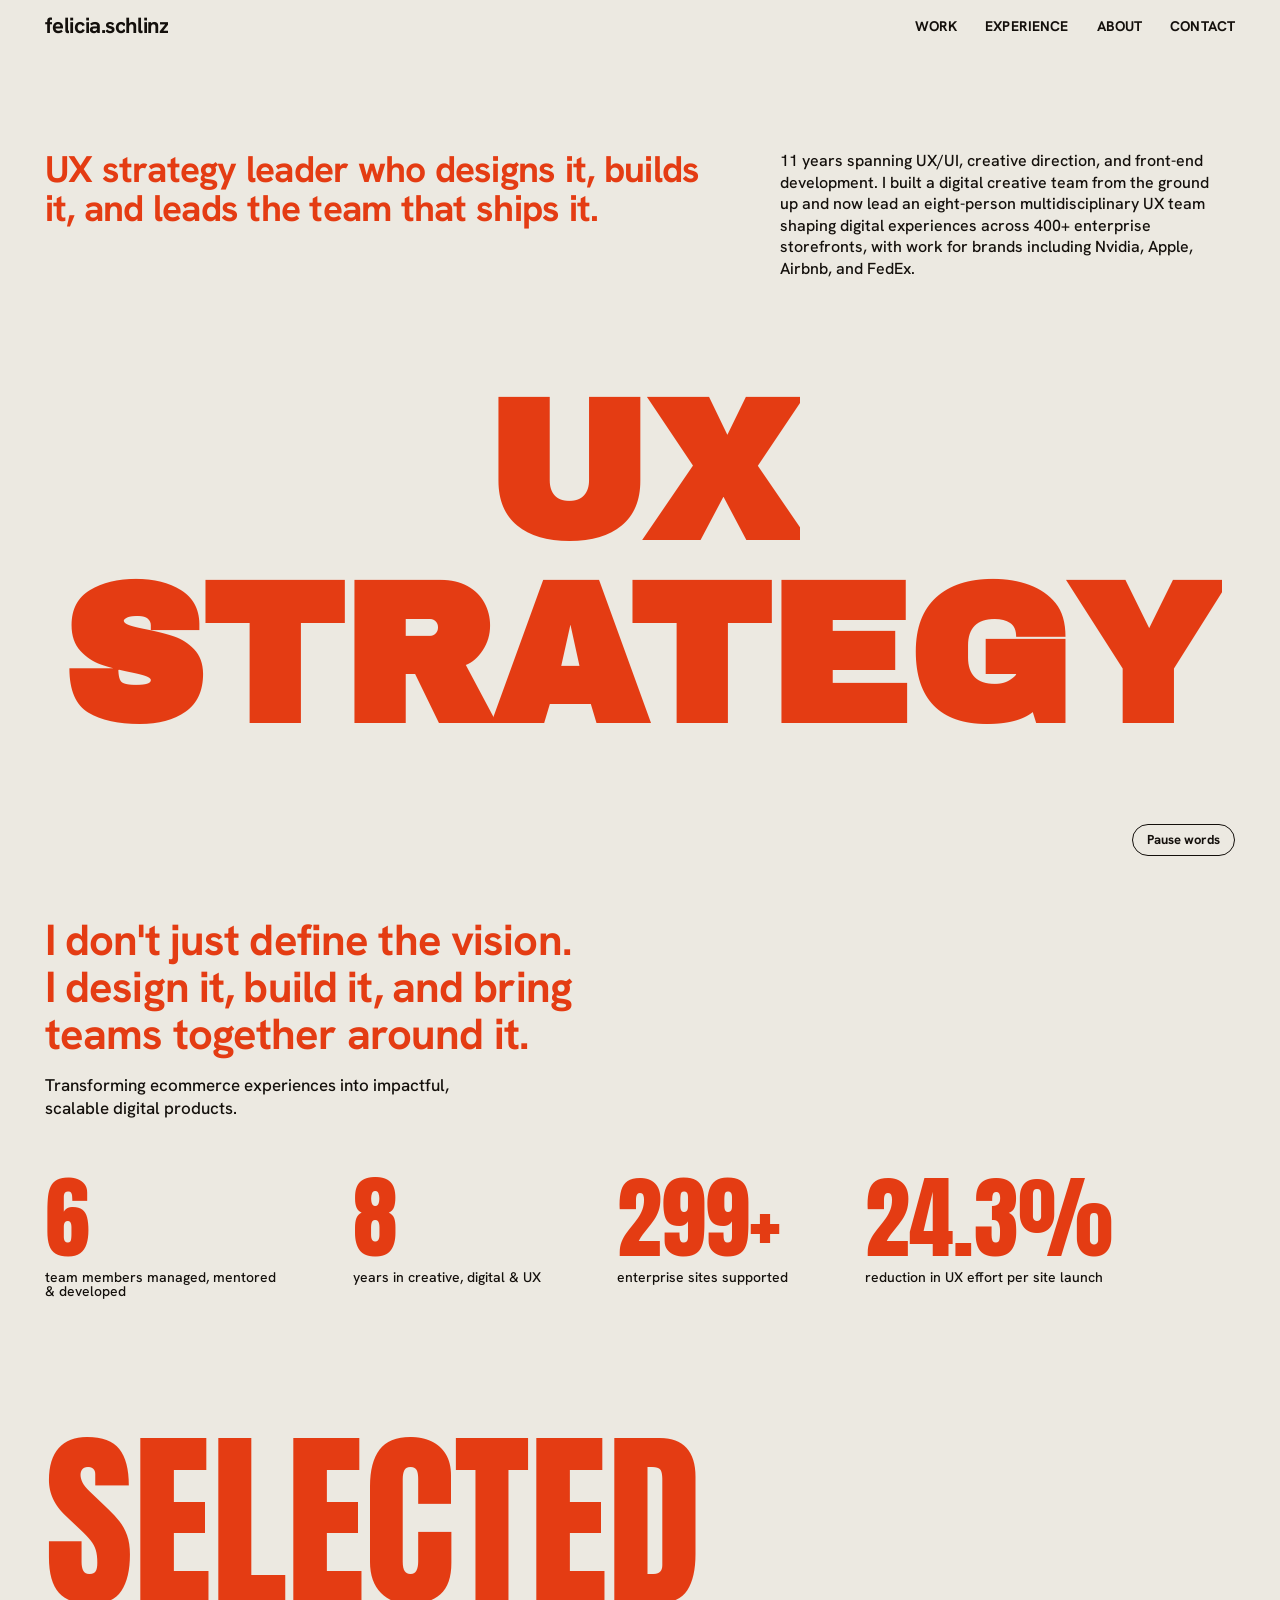
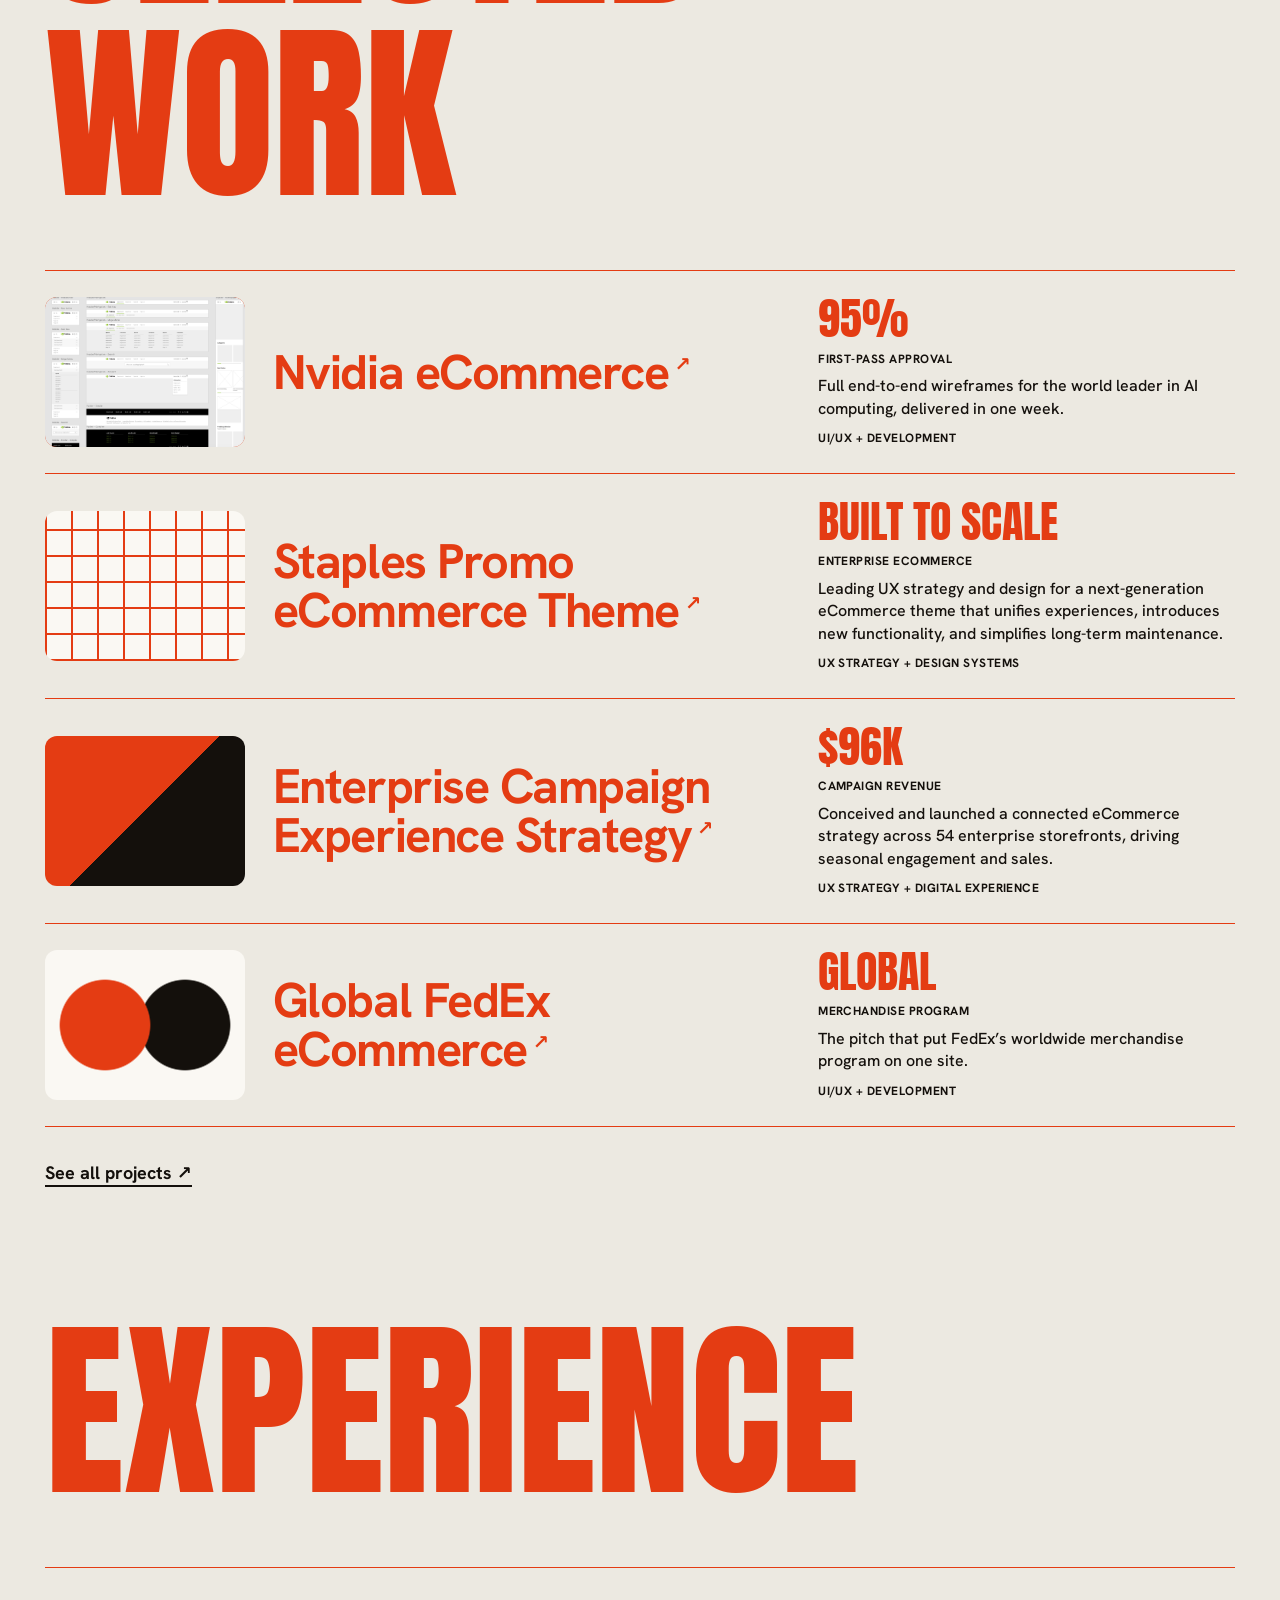
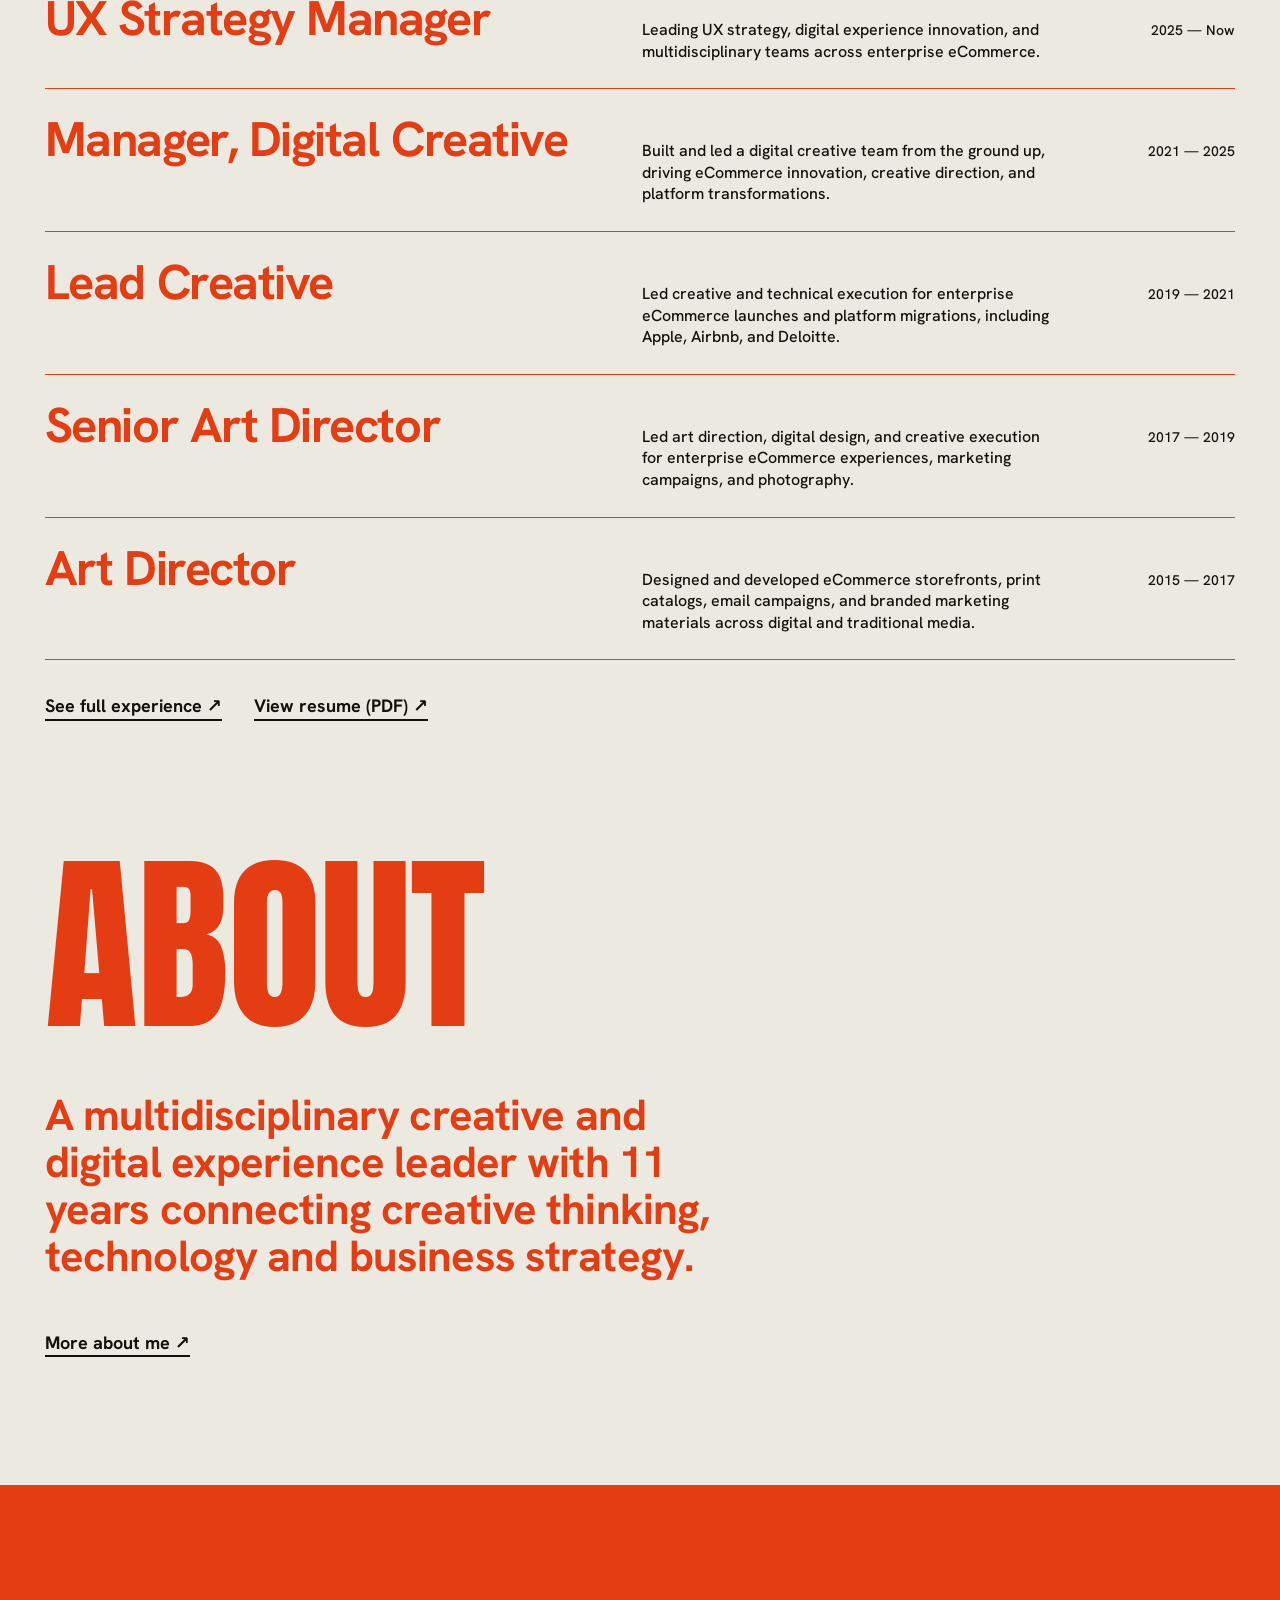
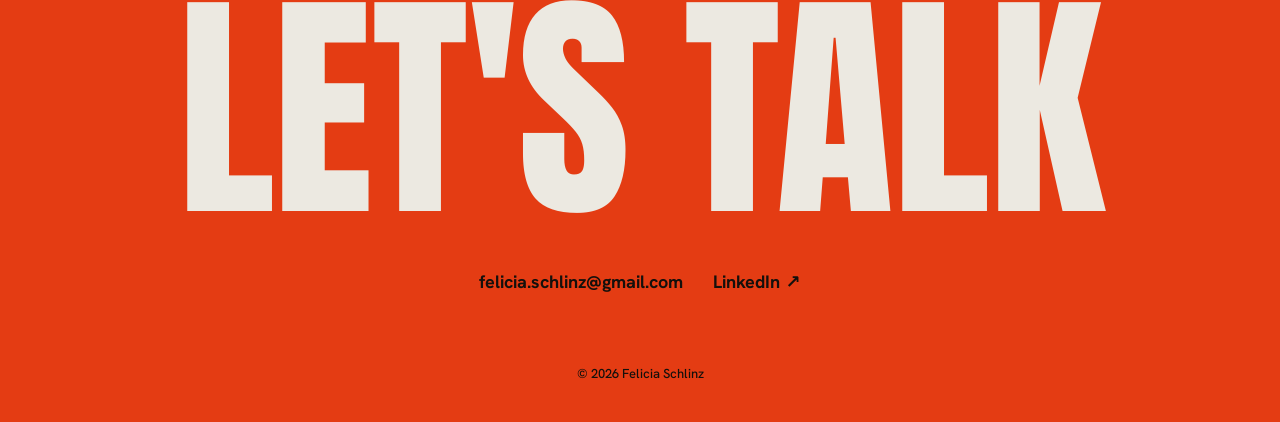
==== commit 52c969a3: "Add files via upload" ====
--- a/index.html
+++ b/index.html
@@ -59,7 +59,7 @@
       <span class="t">Nvidia eCommerce<sup>↗</sup></span>
       <span class="d"><b class="st">95%</b> <br><em>first-pass approval</em><br>Full end-to-end wireframes for the world leader in AI computing, delivered in one week.<span class="cat">UI/UX + Development</span></span>
     </a>
-    <a class="row wr" data-p="staples-promo-digital-design-system" href="https://feliciaschlinz.com/staples-promo-digital-design-system" target="_blank" rel="noopener">
+    <a class="row wr" data-p="staples-ecommerce-theme" href="project.html?p=staples-ecommerce-theme">
       <span class="th t1"><img src="images/staples-design-system/feature.jpg" alt="" loading="lazy"></span>
       <span class="t">Staples Promo eCommerce Theme<sup>↗</sup></span>
       <span class="d"><b class="st">Built to scale</b><br><em>Enterprise eCommerce</em><br>Leading UX strategy and design for a next-generation eCommerce theme that unifies experiences, introduces new functionality, and simplifies long-term maintenance.<span class="cat">UX STRATEGY + DESIGN SYSTEMS</span></span>
@@ -193,4 +193,4 @@
 
 </script>
 </body>
-</html>
+</html>
--- a/styles.css
+++ b/styles.css
@@ -137,3 +137,12 @@
   a.row.wr:hover{grid-template-columns:320px 1.2fr 1.2fr}
 }
 @media(prefers-reduced-motion:reduce){.row.wr{transition:none}}
+
+/* arrows on text links nudge in the direction they point */
+.arr{display:inline-block;transition:transform .3s}
+a:hover .arr,a:focus-visible .arr{transform:translate(.15em,-.15em)}
+a:hover .arr.back,a:focus-visible .arr.back{transform:translateX(-.25em)}
+a.row:focus-visible sup{transform:translate(4px,-4px)}
+.card .ct sup{display:inline-block;transition:transform .3s}
+.card:hover .ct sup,.card:focus-visible .ct sup{transform:translate(3px,-3px)}
+@media(prefers-reduced-motion:reduce){.arr,.row sup,.card .ct sup{transition:none}}
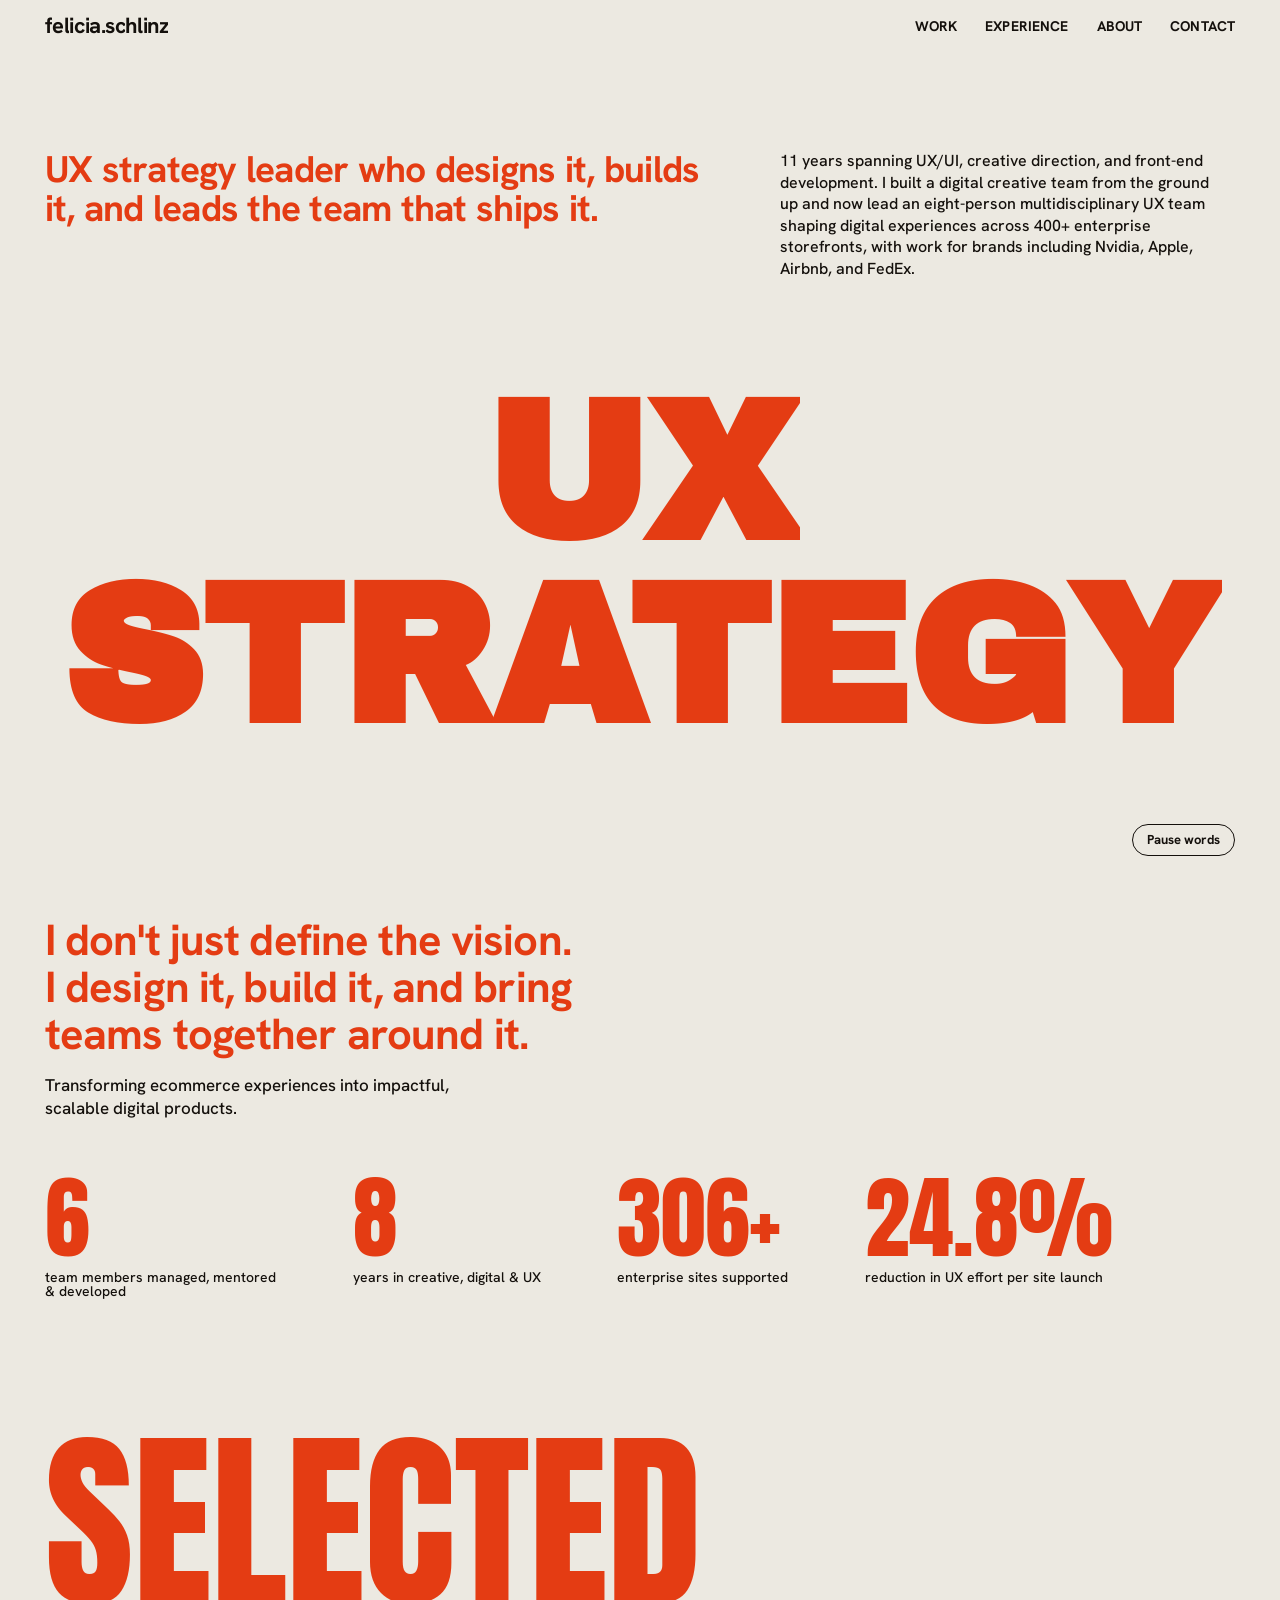
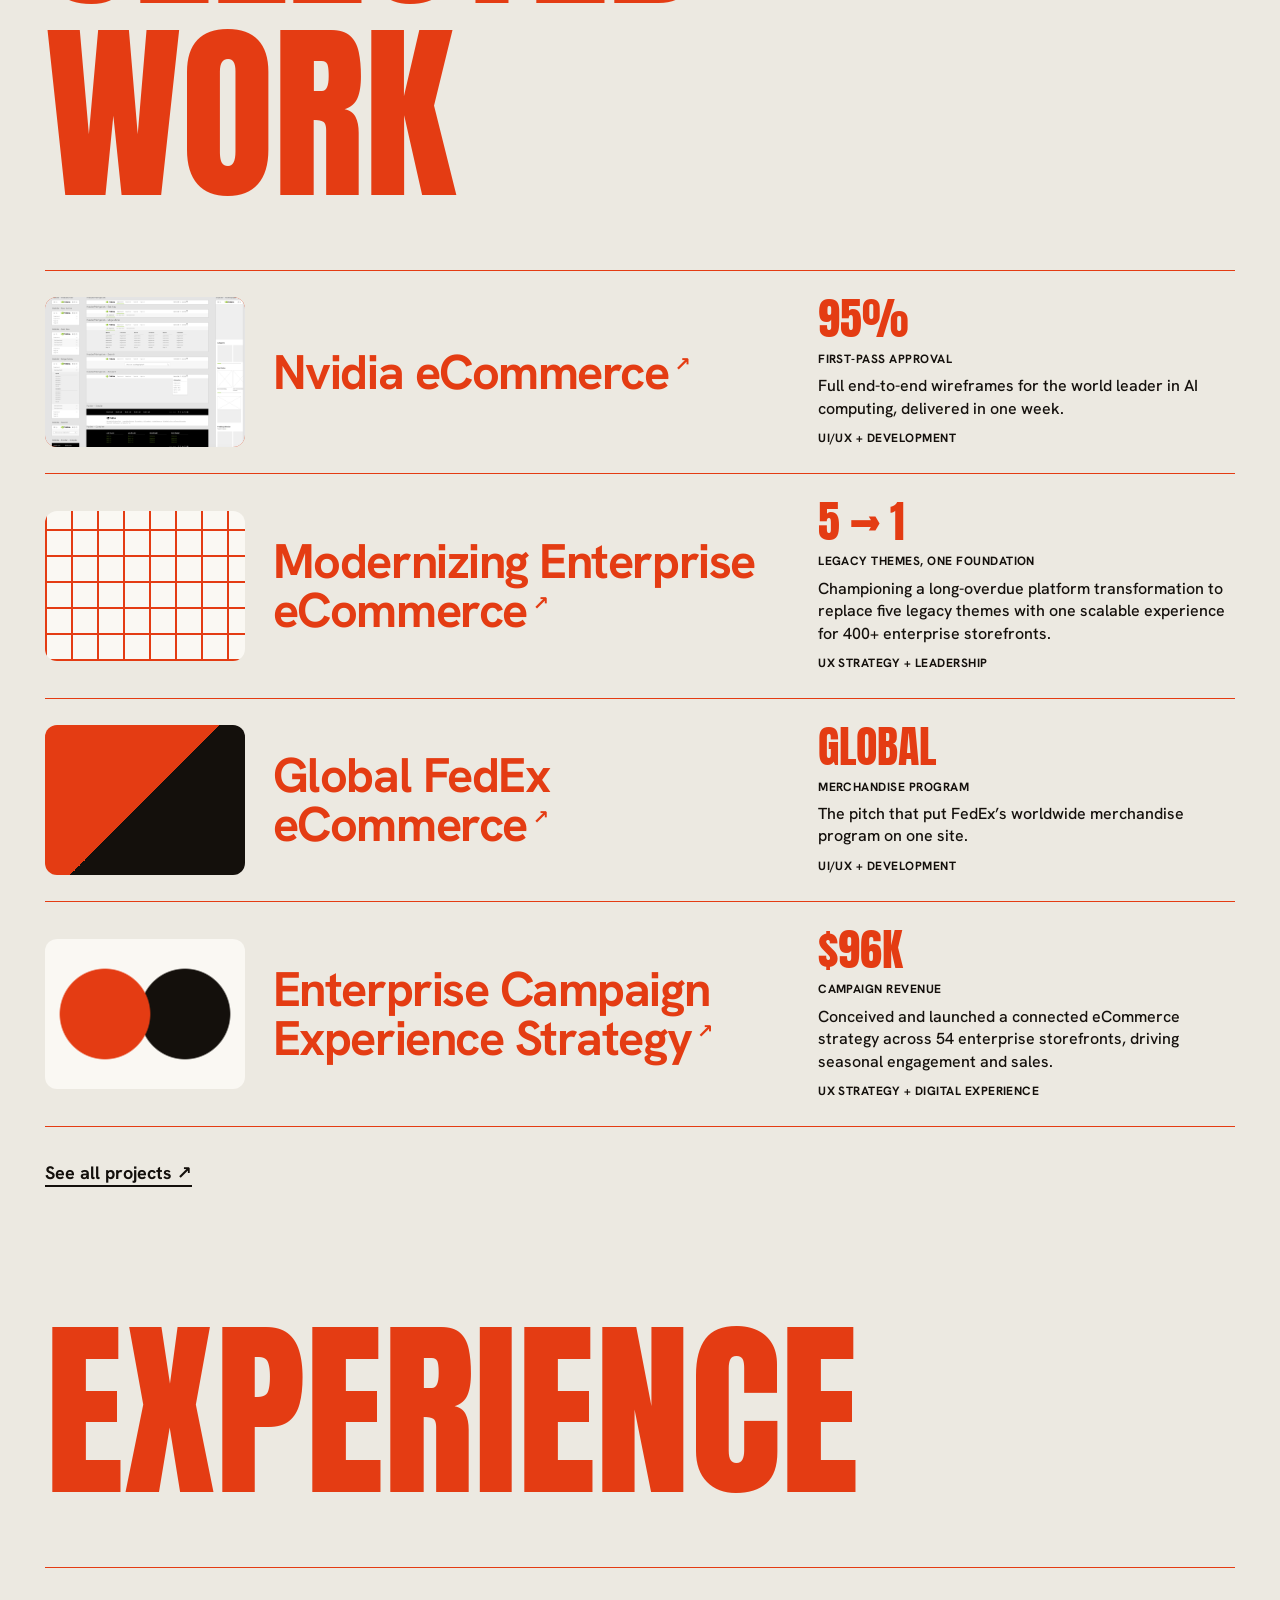
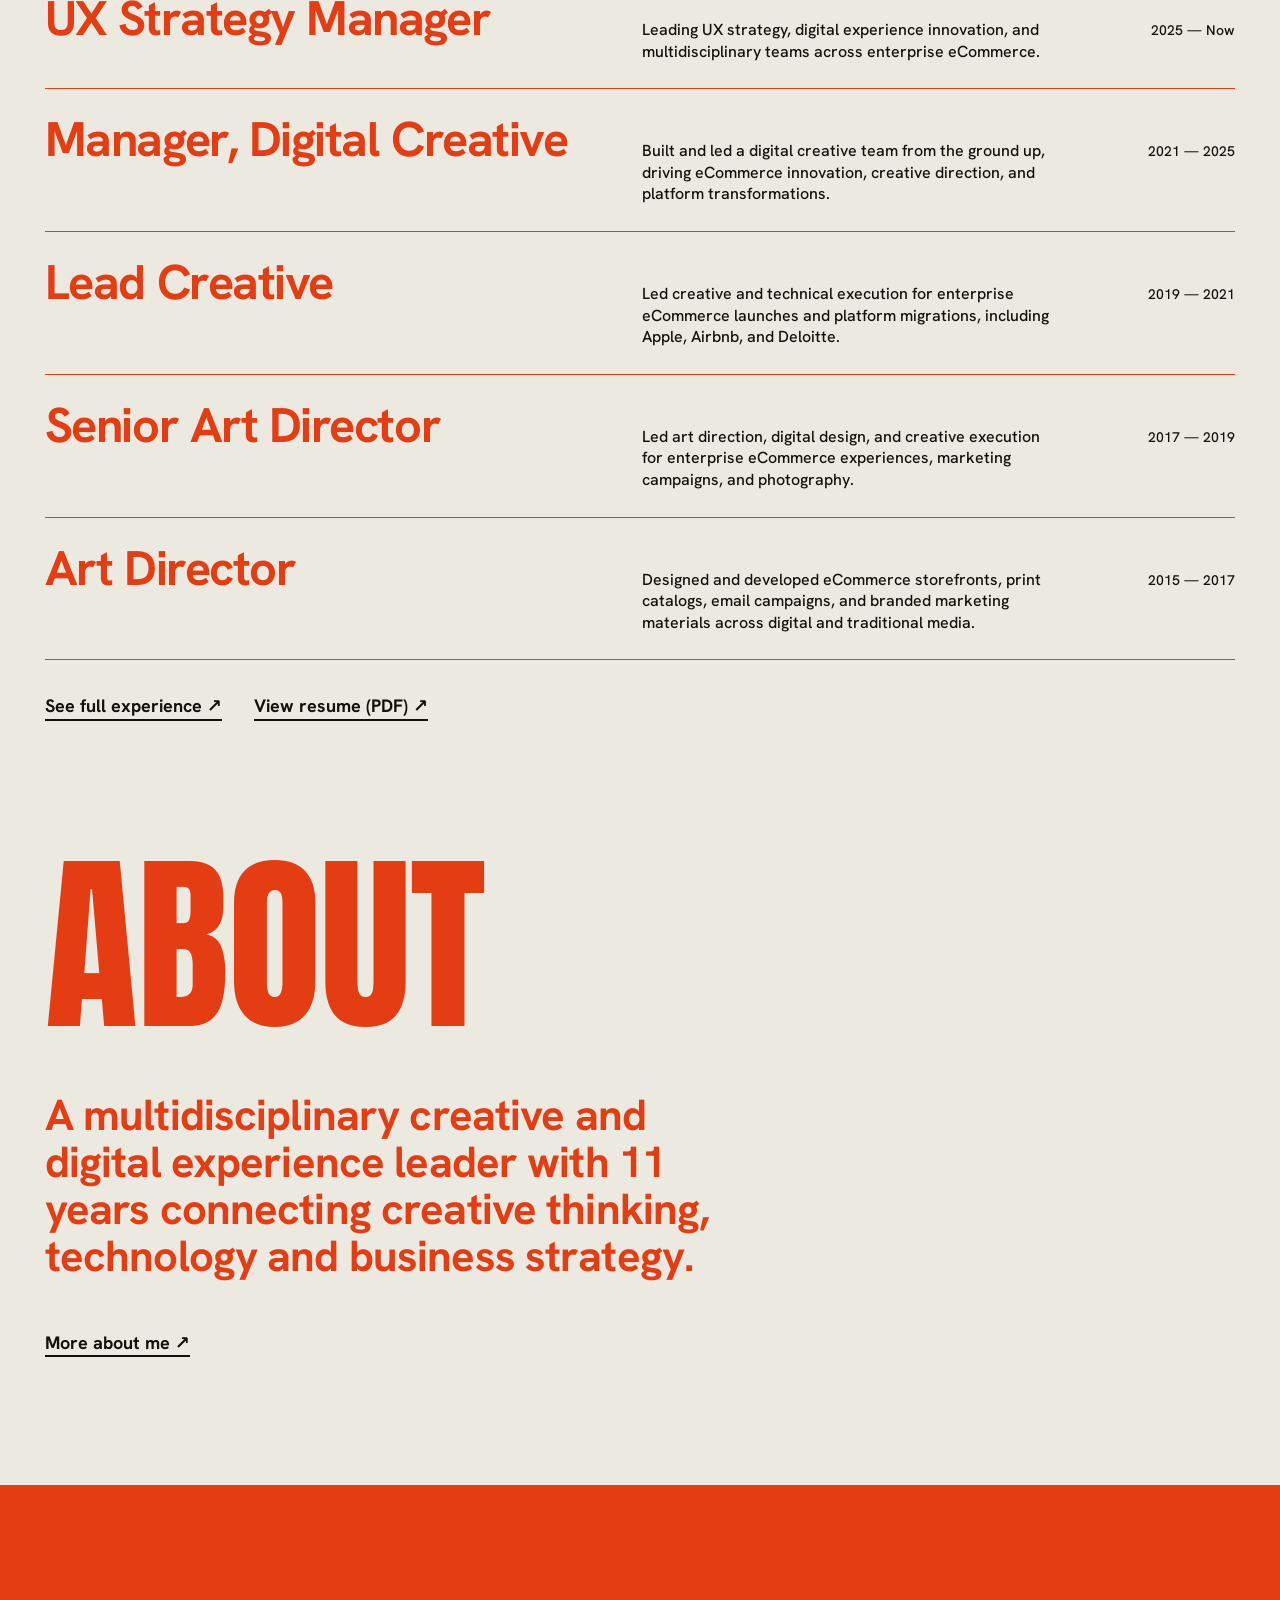
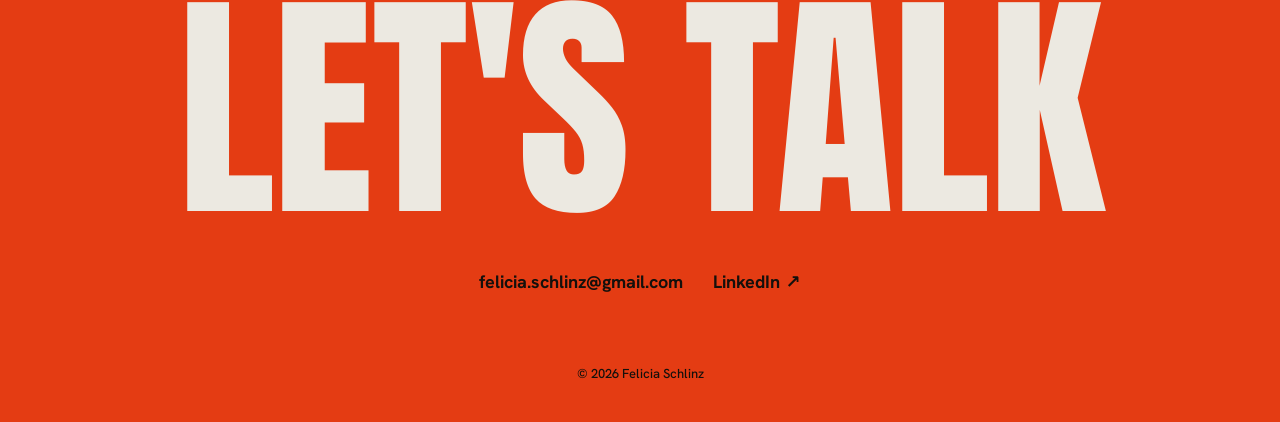
==== commit d0b9c9bd: "Add files via upload" ====
--- a/index.html
+++ b/index.html
@@ -52,29 +52,8 @@
 
 <section class="pad" id="work">
   <h2 class="rv">Selected<br>work</h2>
-  <!-- Selected work rows. To edit: change the image path, big stat, label and sentence in each row. -->
-  <div class="list rv" id="projects">
-    <a class="row wr" data-p="nvidia-ecommerce" href="project.html?p=nvidia-ecommerce">
-      <span class="th t0"><img src="images/nvidia-ecommerce/feature.jpg" alt="" loading="lazy"></span>
-      <span class="t">Nvidia eCommerce<sup>↗</sup></span>
-      <span class="d"><b class="st">95%</b> <br><em>first-pass approval</em><br>Full end-to-end wireframes for the world leader in AI computing, delivered in one week.<span class="cat">UI/UX + Development</span></span>
-    </a>
-    <a class="row wr" data-p="staples-ecommerce-theme" href="project.html?p=staples-ecommerce-theme">
-      <span class="th t1"><img src="images/staples-design-system/feature.jpg" alt="" loading="lazy"></span>
-      <span class="t">Staples Promo eCommerce Theme<sup>↗</sup></span>
-      <span class="d"><b class="st">Built to scale</b><br><em>Enterprise eCommerce</em><br>Leading UX strategy and design for a next-generation eCommerce theme that unifies experiences, introduces new functionality, and simplifies long-term maintenance.<span class="cat">UX STRATEGY + DESIGN SYSTEMS</span></span>
-    </a>
-    <a class="row wr" data-p="airbnb-ecommerce-website" href="https://feliciaschlinz.com/airbnb-ecommerce-website" target="_blank" rel="noopener">
-      <span class="th t2"><img src="images/airbnb-goods/feature.jpg" alt="" loading="lazy"></span>
-      <span class="t">Enterprise Campaign Experience Strategy<sup>↗</sup></span>
-      <span class="d"><b class="st">$96K</b><br><em>CAMPAIGN REVENUE</em><br>Conceived and launched a connected eCommerce strategy across 54 enterprise storefronts, driving seasonal engagement and sales.<span class="cat">UX STRATEGY + DIGITAL EXPERIENCE</span></span>
-    </a>
-    <a class="row wr" data-p="fedex-ecommerce-website-design-development" href="https://feliciaschlinz.com/fedex-ecommerce-website-design-development" target="_blank" rel="noopener">
-      <span class="th t3"><img src="images/fedex-global/feature.jpg" alt="" loading="lazy"></span>
-      <span class="t">Global FedEx eCommerce<sup>↗</sup></span>
-      <span class="d"><b class="st">Global</b><br><em>merchandise program</em><br>The pitch that put FedEx’s worldwide merchandise program on one site.<span class="cat">UI/UX + DEVELOPMENT</span></span>
-    </a>
-  </div>
+  <!-- Selected work cards are filled in from projects.js: the first four projects that have a feature field. -->
+  <div class="list rv" id="projects"></div>
   <a class="more rv" href="work.html">See all projects <span class="arr" aria-hidden="true">↗</span></a>
 </section>
 
@@ -169,14 +148,19 @@
 
 
 
-  // Selected work images come from each project's "cover" in projects.js (data-p on each row = the project's slug)
-  if (typeof PROJECTS !== 'undefined') {
-    document.querySelectorAll('#projects [data-p]').forEach(function (row) {
-      var p = PROJECTS.filter(function (x) { return x.slug === row.dataset.p; })[0];
-      var im = row.querySelector('.th img');
-      if (p && p.cover && im) { im.src = p.cover; im.alt = ''; }
-    });
-  }
+  // Selected work: the first four projects in projects.js that have a feature field
+  (function () {
+    if (typeof PROJECTS === 'undefined') return;
+    function esc(s) { return String(s).replace(/[&<>"']/g, function (c) { return { '&': '&amp;', '<': '&lt;', '>': '&gt;', '"': '&quot;', "'": '&#39;' }[c]; }); }
+    document.getElementById('projects').innerHTML = PROJECTS.filter(function (p) { return p.feature; }).slice(0, 4).map(function (p, i) {
+      var f = p.feature, ext = p.external ? ' target="_blank" rel="noopener"' : '';
+      return '<a class="row wr" data-p="' + esc(p.slug) + '" href="' + esc(p.href) + '"' + ext + '>' +
+        '<span class="th t' + i + '">' + (p.cover ? '<img src="' + esc(p.cover) + '" alt="" loading="lazy">' : '') + '</span>' +
+        '<span class="t">' + esc(f.title || p.title) + '<sup>↗</sup></span>' +
+        '<span class="d"><b class="st">' + esc(f.stat || '') + '</b><br><em>' + esc(f.label || '') + '</em><br>' + esc(f.line || p.summary) +
+        (f.cat ? '<span class="cat">' + esc(f.cat) + '</span>' : '') + '</span></a>';
+    }).join('');
+  })();
 
   // hide card images that are missing so the colour pattern shows instead
   document.querySelectorAll('#projects img').forEach(function (im) {
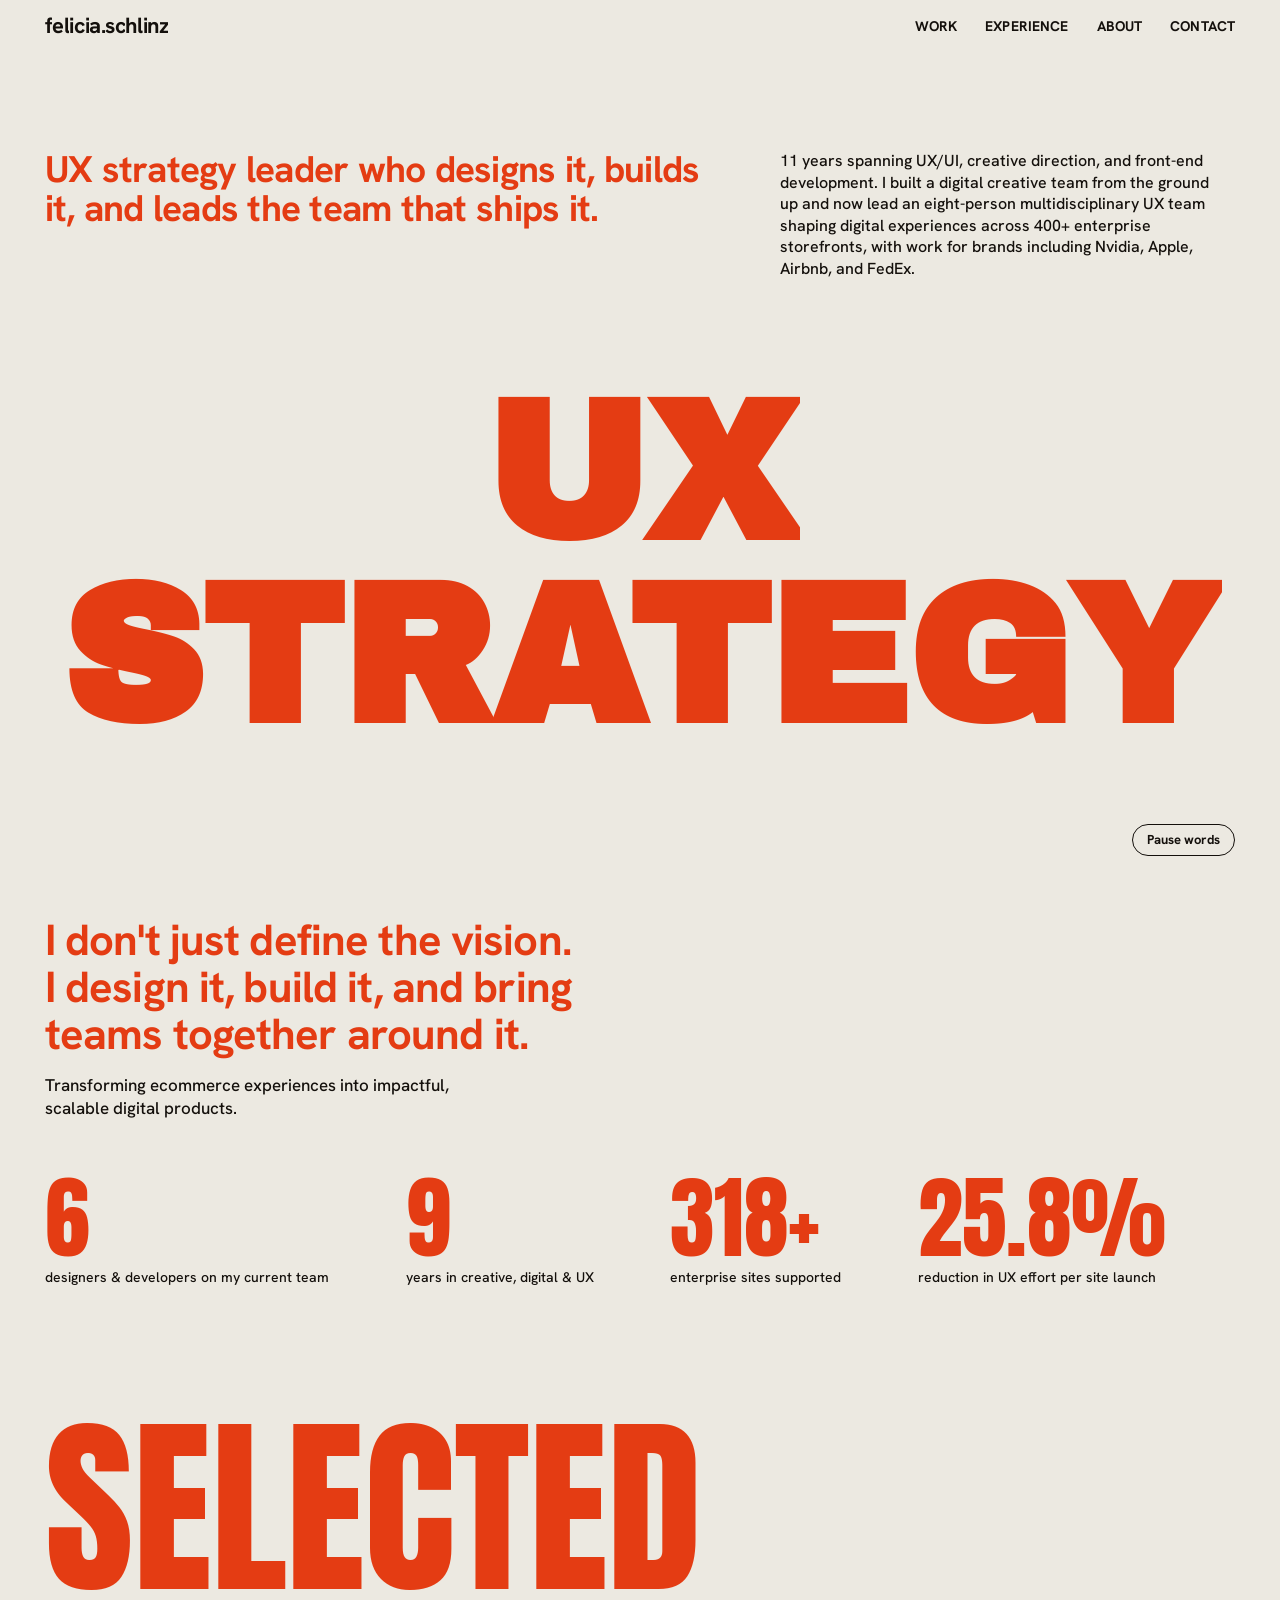
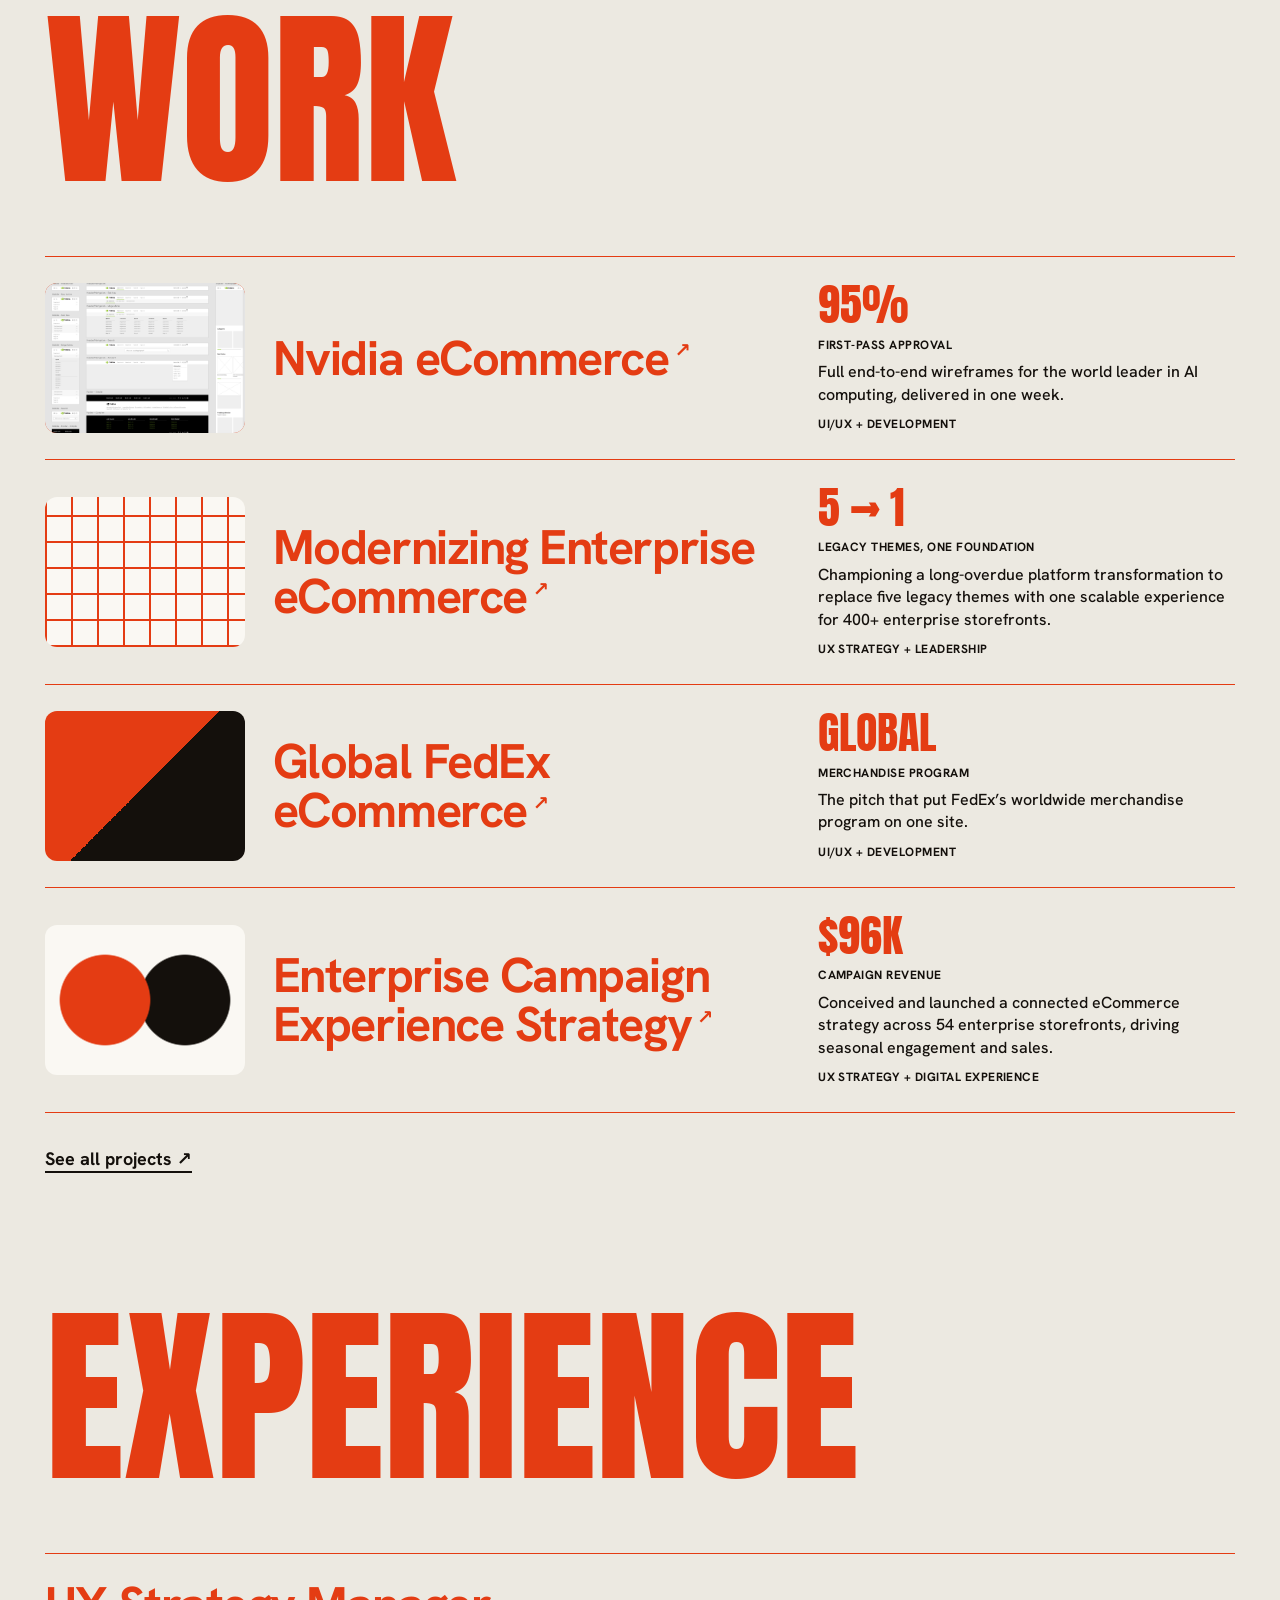
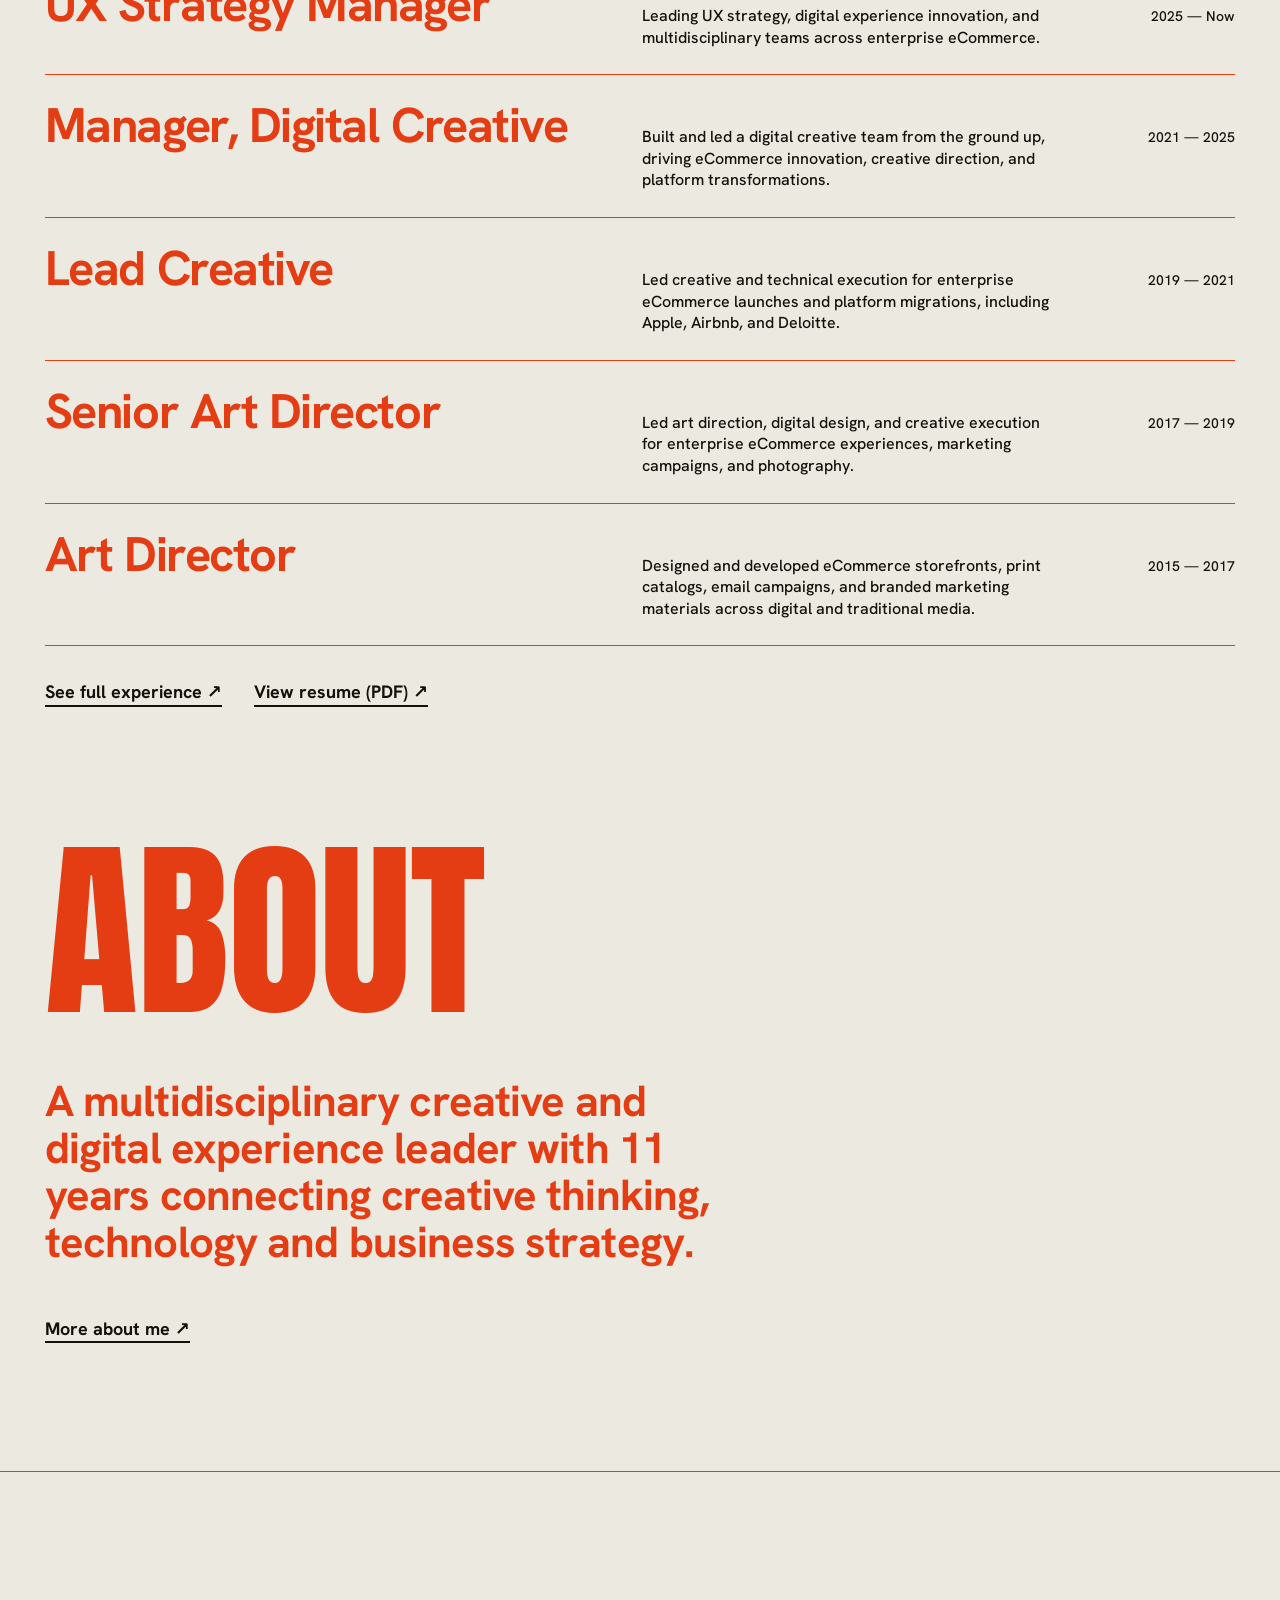
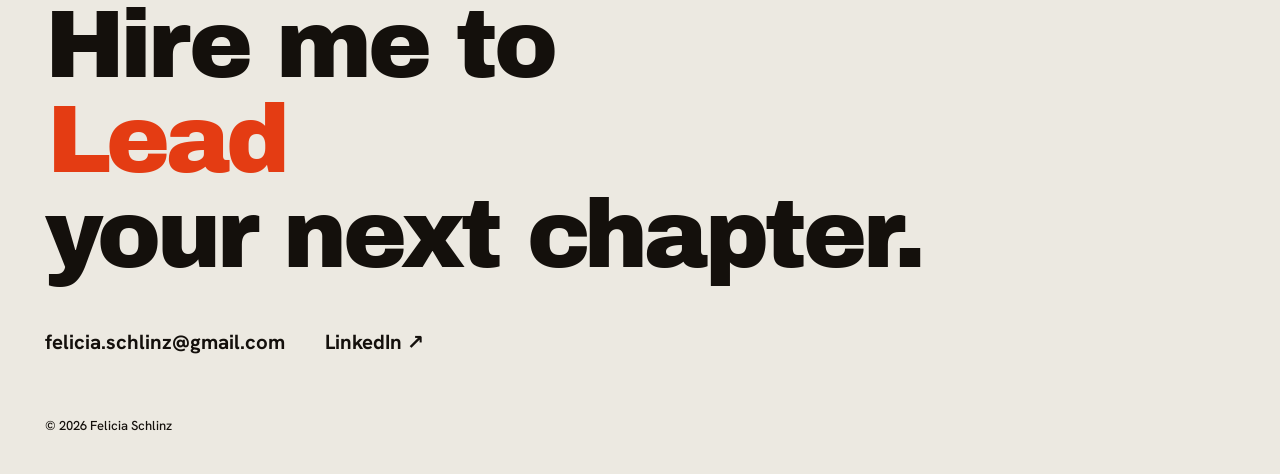
==== commit cf66311e: "Update index.html" ====
--- a/index.html
+++ b/index.html
@@ -42,7 +42,7 @@
   <p class="statement rv">I don't just define the vision. I design it, build it, and bring teams together around it.</p>
   <p class="small rv">Transforming ecommerce experiences into impactful, scalable digital products.</p>
   <div class="stats rv">
-        <div><b data-to="8">8</b><span>team members managed, mentored<br>&amp; developed</span></div>
+        <div><b data-to="8">8</b><span>designers &amp; developers on my current team</span></div>
 	  <div><b data-to="11">11</b><span>years in creative, digital &amp; UX</span></div>
     <div><b data-to="400" data-suf="+">400+</b><span>enterprise sites supported</span></div>
 
@@ -177,4 +177,4 @@
 
 </script>
 </body>
-</html>+</html>
--- a/styles.css
+++ b/styles.css
@@ -24,7 +24,7 @@
 
 /* hero */
 .hero{padding-top:150px;overflow:hidden}
-.cols{display:grid;grid-template-columns:6fr 4fr;gap:clamp(24px,4vw,56px);font-size:16px;max-width:1500px}
+.cols{display:grid;grid-template-columns:6fr 4fr;gap:clamp(24px,4vw,56px);font-size:16px;max-width:1500px;margin:0 auto}
 .cols p{margin:0;max-width:50ch}
 .cols p.lead{font-size:clamp(24px,2.9vw,42px);font-weight:700;line-height:1.05;letter-spacing:-.02em;color:var(--o);max-width:none}
 .cols a{text-decoration:underline;text-underline-offset:3px}
@@ -80,14 +80,26 @@
 .p4{background:radial-gradient(circle at 30% 50%,var(--o) 0 30%,transparent 31%),radial-gradient(circle at 70% 50%,var(--card) 0 30%,transparent 31%),var(--tint)}
 
 /* contact */
-.contact{margin-top:clamp(80px,10vw,140px);background:var(--o);color:var(--ot);padding:clamp(60px,8vw,110px) 0 70px;text-align:center}
-.contact h2{color:var(--bg);font-size:clamp(70px,19vw,300px)}
-.links{display:flex;gap:30px;justify-content:center;flex-wrap:wrap;margin-top:40px;font-weight:700;font-size:18px}
+.contact{margin-top:clamp(80px,10vw,140px);border-top:1.5px solid var(--o);color:var(--ot);padding:clamp(70px,10vw,140px) 0 60px}
+.contact h2{color:var(--ot);font-size:clamp(70px,19vw,300px)}
+/* footer headline: "Hire me to [Lead / Design / Build] your next chapter."
+   Dark heavy type on cream, with the rotating word in orange.
+   Uses .hl rather than .ln, since .ln is the hero's slide-in line and would hide the word. */
+.contact h2.hire{font-family:var(--heavy);text-transform:none;font-size:clamp(28px,7.5vw,120px);line-height:.95;letter-spacing:-.045em}
+.hire .hl{display:block}
+.hire .sr{position:absolute;width:1px;height:1px;margin:-1px;padding:0;overflow:hidden;clip:rect(0 0 0 0);white-space:nowrap;border:0}
+/* all words share one grid cell, so the slot is as wide as the longest word and nothing jumps */
+.hire .rot{display:inline-grid;overflow:hidden;color:var(--o);vertical-align:bottom;padding:.04em .02em}
+.hire .rot>span{grid-area:1/1;transform:translateY(105%);opacity:0;transition:transform .6s cubic-bezier(.7,0,.2,1),opacity .6s}
+.hire .rot>span.on{transform:none;opacity:1}
+.hire .rot>span.out{transform:translateY(-105%);opacity:0}
+@media(prefers-reduced-motion:reduce){.hire .rot>span{transition:none}}
+.links{display:flex;gap:16px 40px;flex-wrap:wrap;margin-top:48px;font-weight:700;font-size:clamp(17px,1.6vw,22px)}
 .links a{position:relative;text-decoration:none}
 .links a::after{content:"";position:absolute;left:0;right:0;bottom:-3px;height:2px;background:currentColor;transform:scaleX(0);transform-origin:left;transition:transform .25s}
 .links a:hover::after,.links a:focus-visible::after{transform:scaleX(1)}
 @media(prefers-reduced-motion:reduce){.links a::after{transition:none}}
-footer{background:var(--o);color:var(--ot);text-align:center;font-size:13px;padding:0 0 40px}
+footer{color:var(--ot);font-size:13px;padding:0 clamp(20px,3.5vw,48px) 40px}
 
 .rv{opacity:0;transform:translateY(26px);transition:opacity .8s,transform .8s}
 .rv.in{opacity:1;transform:none}
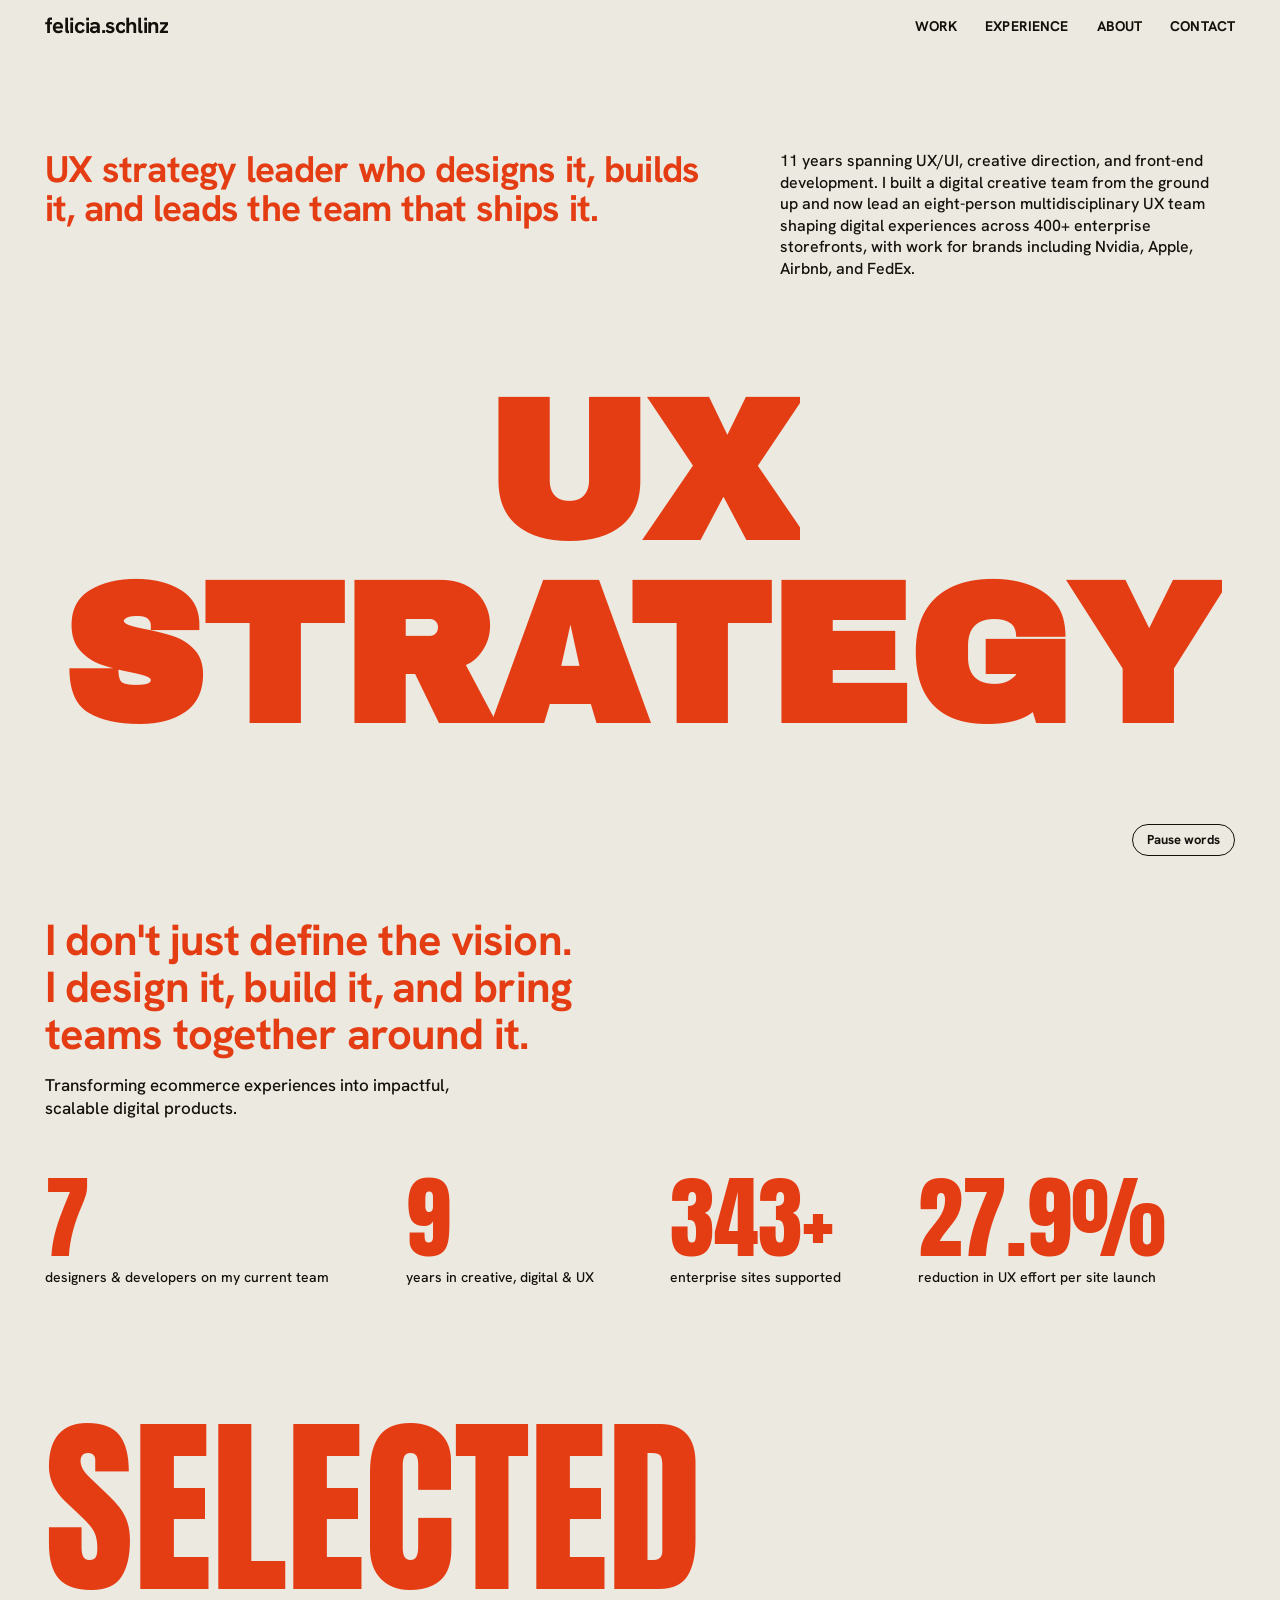
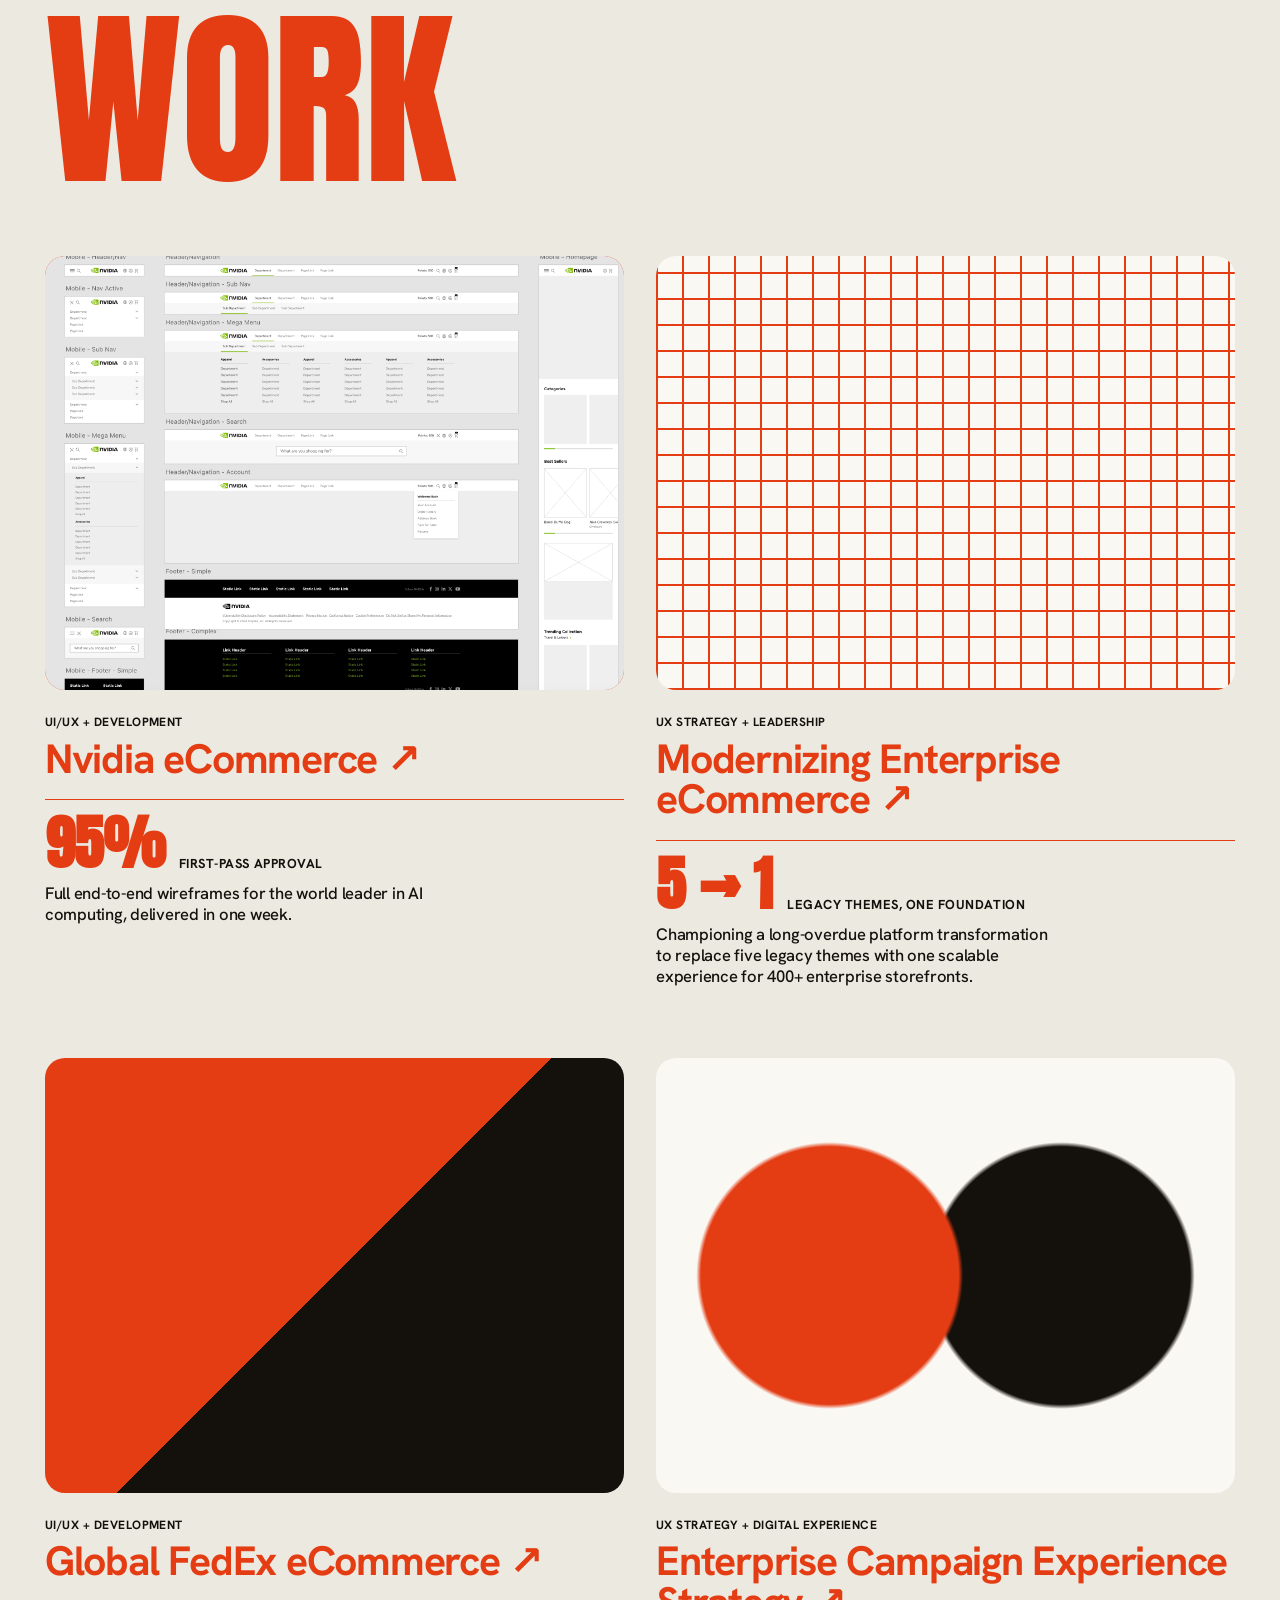
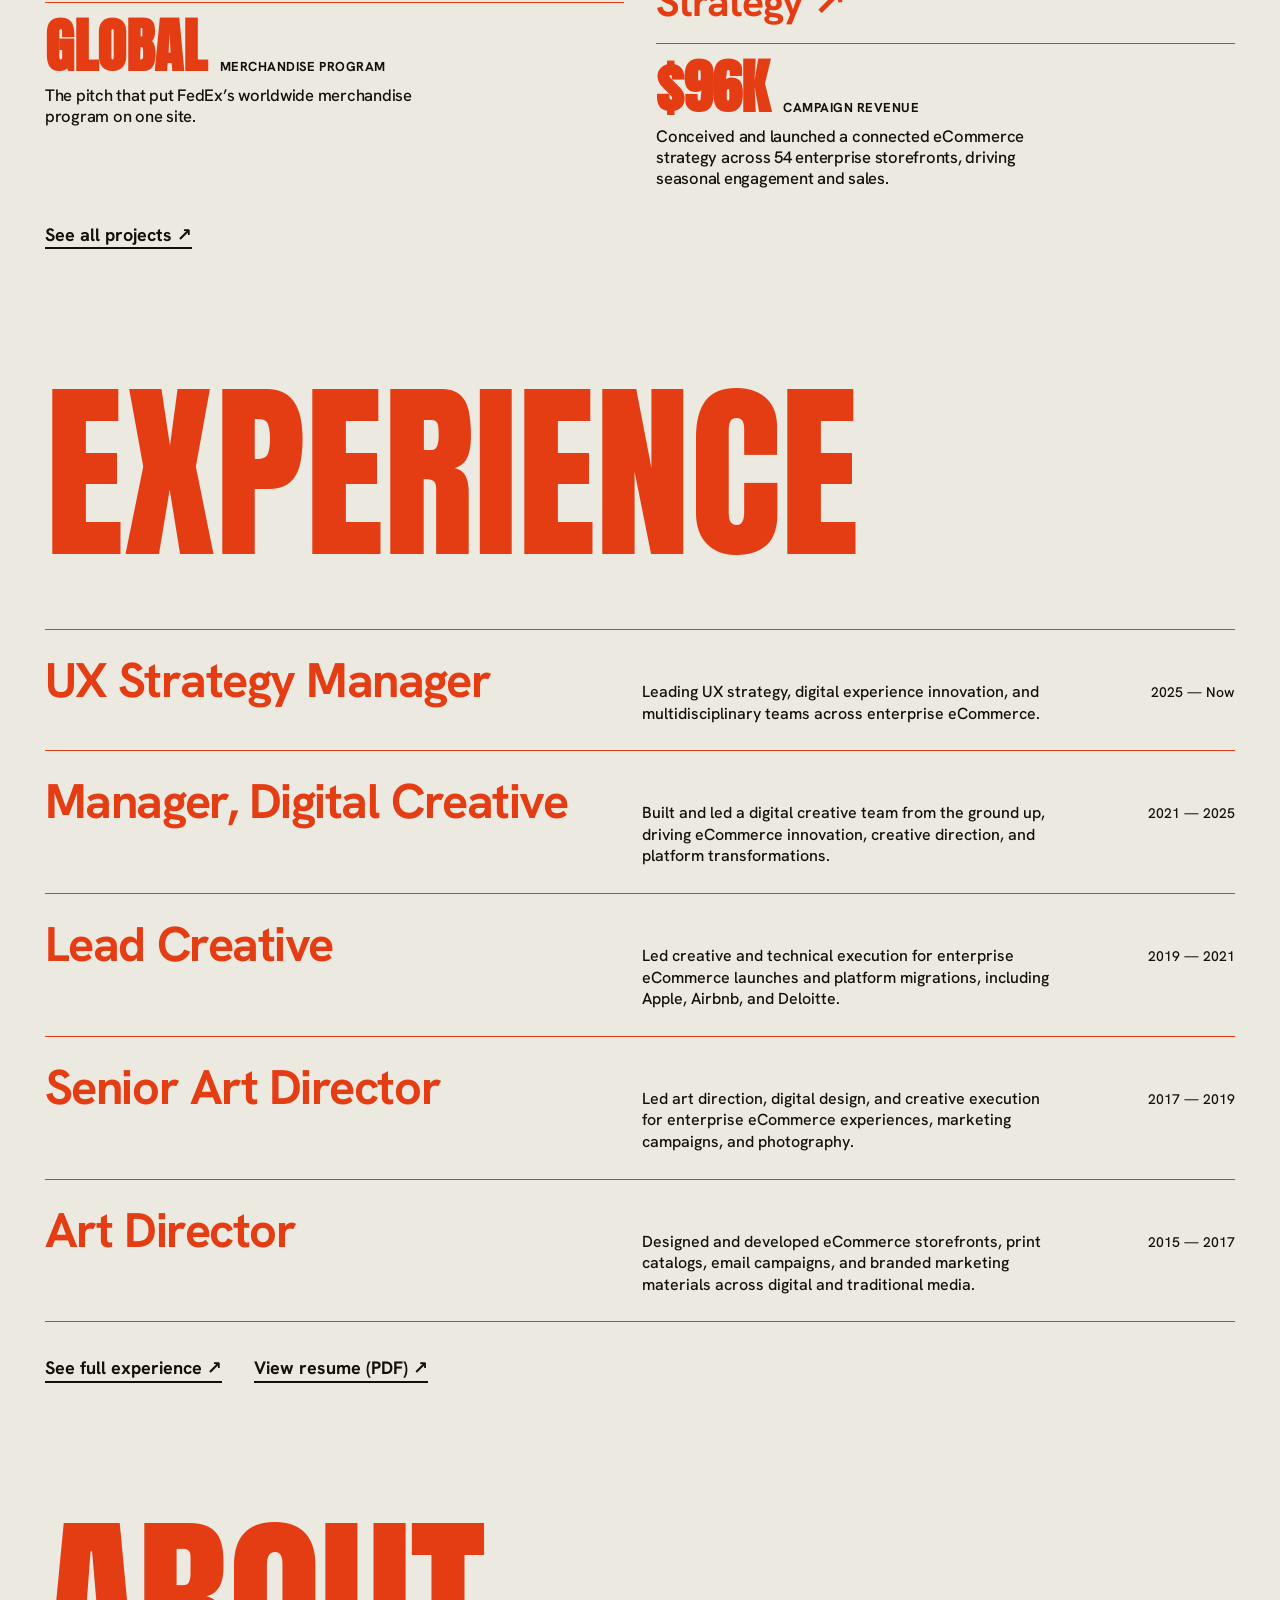
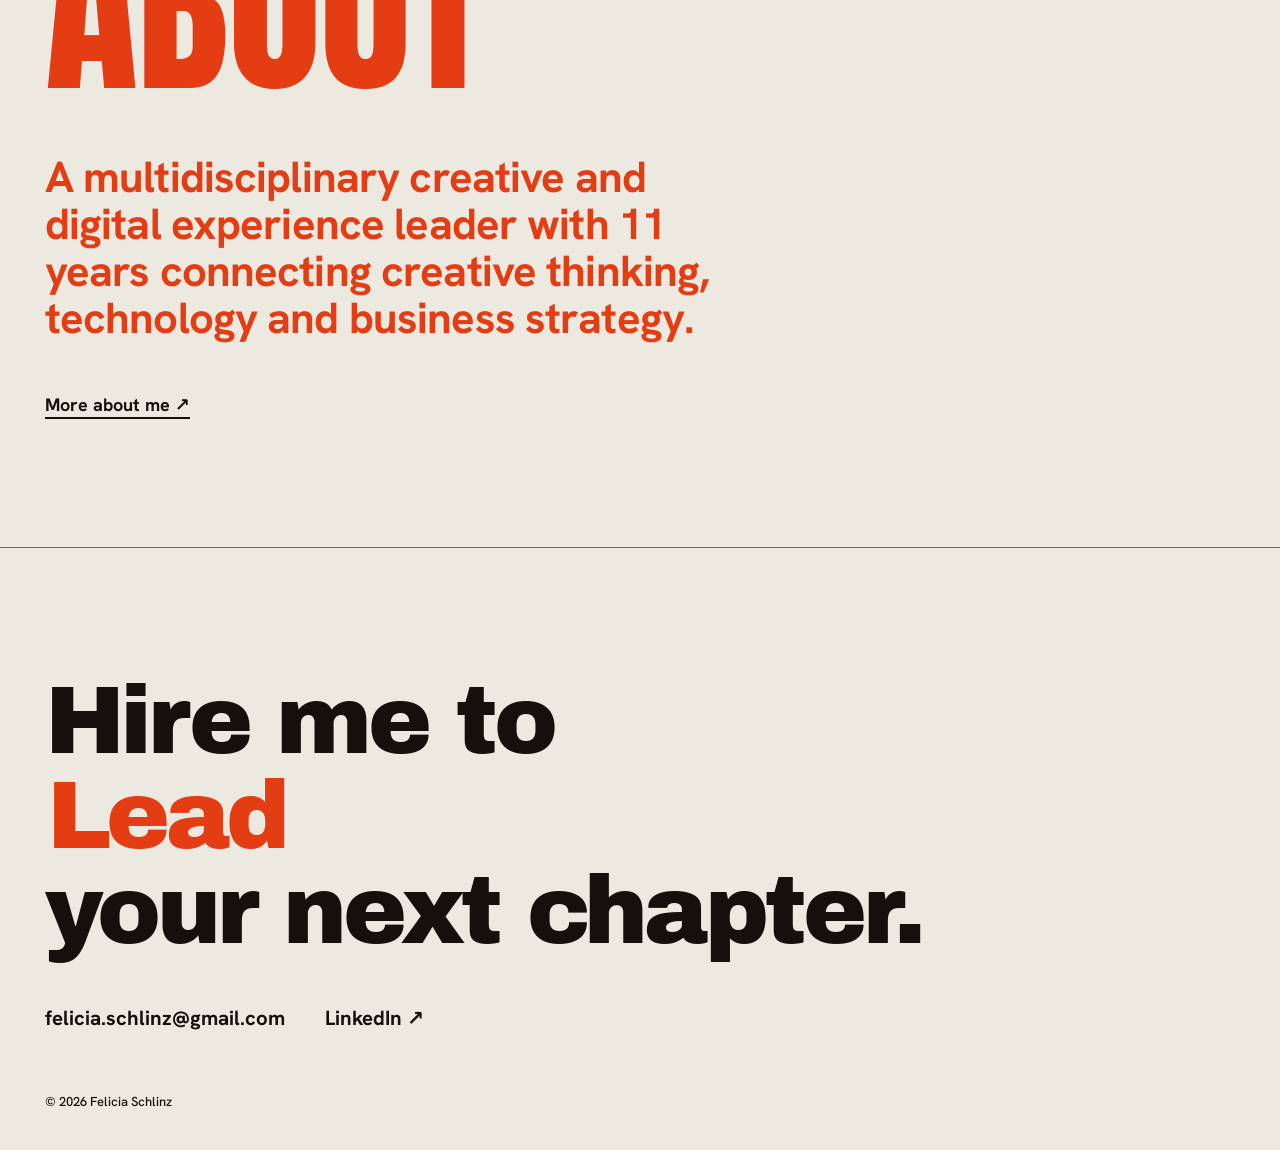
==== commit f26b6051: "Add files via upload" ====
--- a/index.html
+++ b/index.html
@@ -8,6 +8,19 @@
 <link rel="preconnect" href="https://fonts.gstatic.com" crossorigin>
 <link href="https://fonts.googleapis.com/css2?family=Anton&family=Archivo+Black&family=Hanken+Grotesk:wght@400;500;700&display=swap" rel="stylesheet">
 <link rel="stylesheet" href="styles.css">
+<style>
+/* Selected work: large image cards */
+#projects.feat{gap:72px 32px}
+.fc .ft img{transition:transform .6s cubic-bezier(.2,.8,.2,1)}
+.fc:hover .ft img,.fc:focus-visible .ft img{transform:scale(1.04)}
+.fc .fk{display:block;margin-top:24px;font-size:12px;font-weight:700;text-transform:uppercase;letter-spacing:.04em}
+.fc .fx{display:block;margin-top:8px;color:var(--o);font-size:clamp(30px,3.2vw,48px);font-weight:700;letter-spacing:-.03em;line-height:1}
+.fc .fm{display:flex;align-items:baseline;gap:6px 14px;flex-wrap:wrap;margin-top:20px;padding-top:16px;border-top:1.5px solid var(--o)}
+.fc .fm .fs{margin:0;font-size:clamp(44px,4.6vw,72px)}
+.fc .fm .fl{margin:0}
+.fc .fh{font-weight:500;font-size:clamp(16px,1.3vw,19px);max-width:44ch;margin-top:10px}
+@media(prefers-reduced-motion:reduce){.fc .ft img{transition:none}.fc:hover .ft img{transform:none}}
+</style>
 </head>
 <body>
 <a class="skip" href="#top">Skip to content</a>
@@ -53,7 +66,7 @@
 <section class="pad" id="work">
   <h2 class="rv">Selected<br>work</h2>
   <!-- Selected work cards are filled in from projects.js: the first four projects that have a feature field. -->
-  <div class="list rv" id="projects"></div>
+  <div class="feat rv" id="projects"></div>
   <a class="more rv" href="work.html">See all projects <span class="arr" aria-hidden="true">↗</span></a>
 </section>
 
@@ -154,11 +167,12 @@
     function esc(s) { return String(s).replace(/[&<>"']/g, function (c) { return { '&': '&amp;', '<': '&lt;', '>': '&gt;', '"': '&quot;', "'": '&#39;' }[c]; }); }
     document.getElementById('projects').innerHTML = PROJECTS.filter(function (p) { return p.feature; }).slice(0, 4).map(function (p, i) {
       var f = p.feature, ext = p.external ? ' target="_blank" rel="noopener"' : '';
-      return '<a class="row wr" data-p="' + esc(p.slug) + '" href="' + esc(p.href) + '"' + ext + '>' +
-        '<span class="th t' + i + '">' + (p.cover ? '<img src="' + esc(p.cover) + '" alt="" loading="lazy">' : '') + '</span>' +
-        '<span class="t">' + esc(f.title || p.title) + '<sup>↗</sup></span>' +
-        '<span class="d"><b class="st">' + esc(f.stat || '') + '</b><br><em>' + esc(f.label || '') + '</em><br>' + esc(f.line || p.summary) +
-        (f.cat ? '<span class="cat">' + esc(f.cat) + '</span>' : '') + '</span></a>';
+      return '<a class="fc" data-p="' + esc(p.slug) + '" href="' + esc(p.href) + '"' + ext + '>' +
+        '<span class="ft t' + i + '">' + (p.cover ? '<img src="' + esc(p.cover) + '" alt="" loading="lazy">' : '') + '</span>' +
+        (f.cat ? '<span class="fk">' + esc(f.cat) + '</span>' : '') +
+        '<span class="fx">' + esc(f.title || p.title) + ' <span class="arr" aria-hidden="true">↗</span></span>' +
+        '<span class="fm"><b class="fs">' + esc(f.stat || '') + '</b><span class="fl">' + esc(f.label || '') + '</span></span>' +
+        '<span class="fh">' + esc(f.line || p.summary) + '</span></a>';
     }).join('');
   })();
 
@@ -177,4 +191,4 @@
 
 </script>
 </body>
-</html>
+</html>
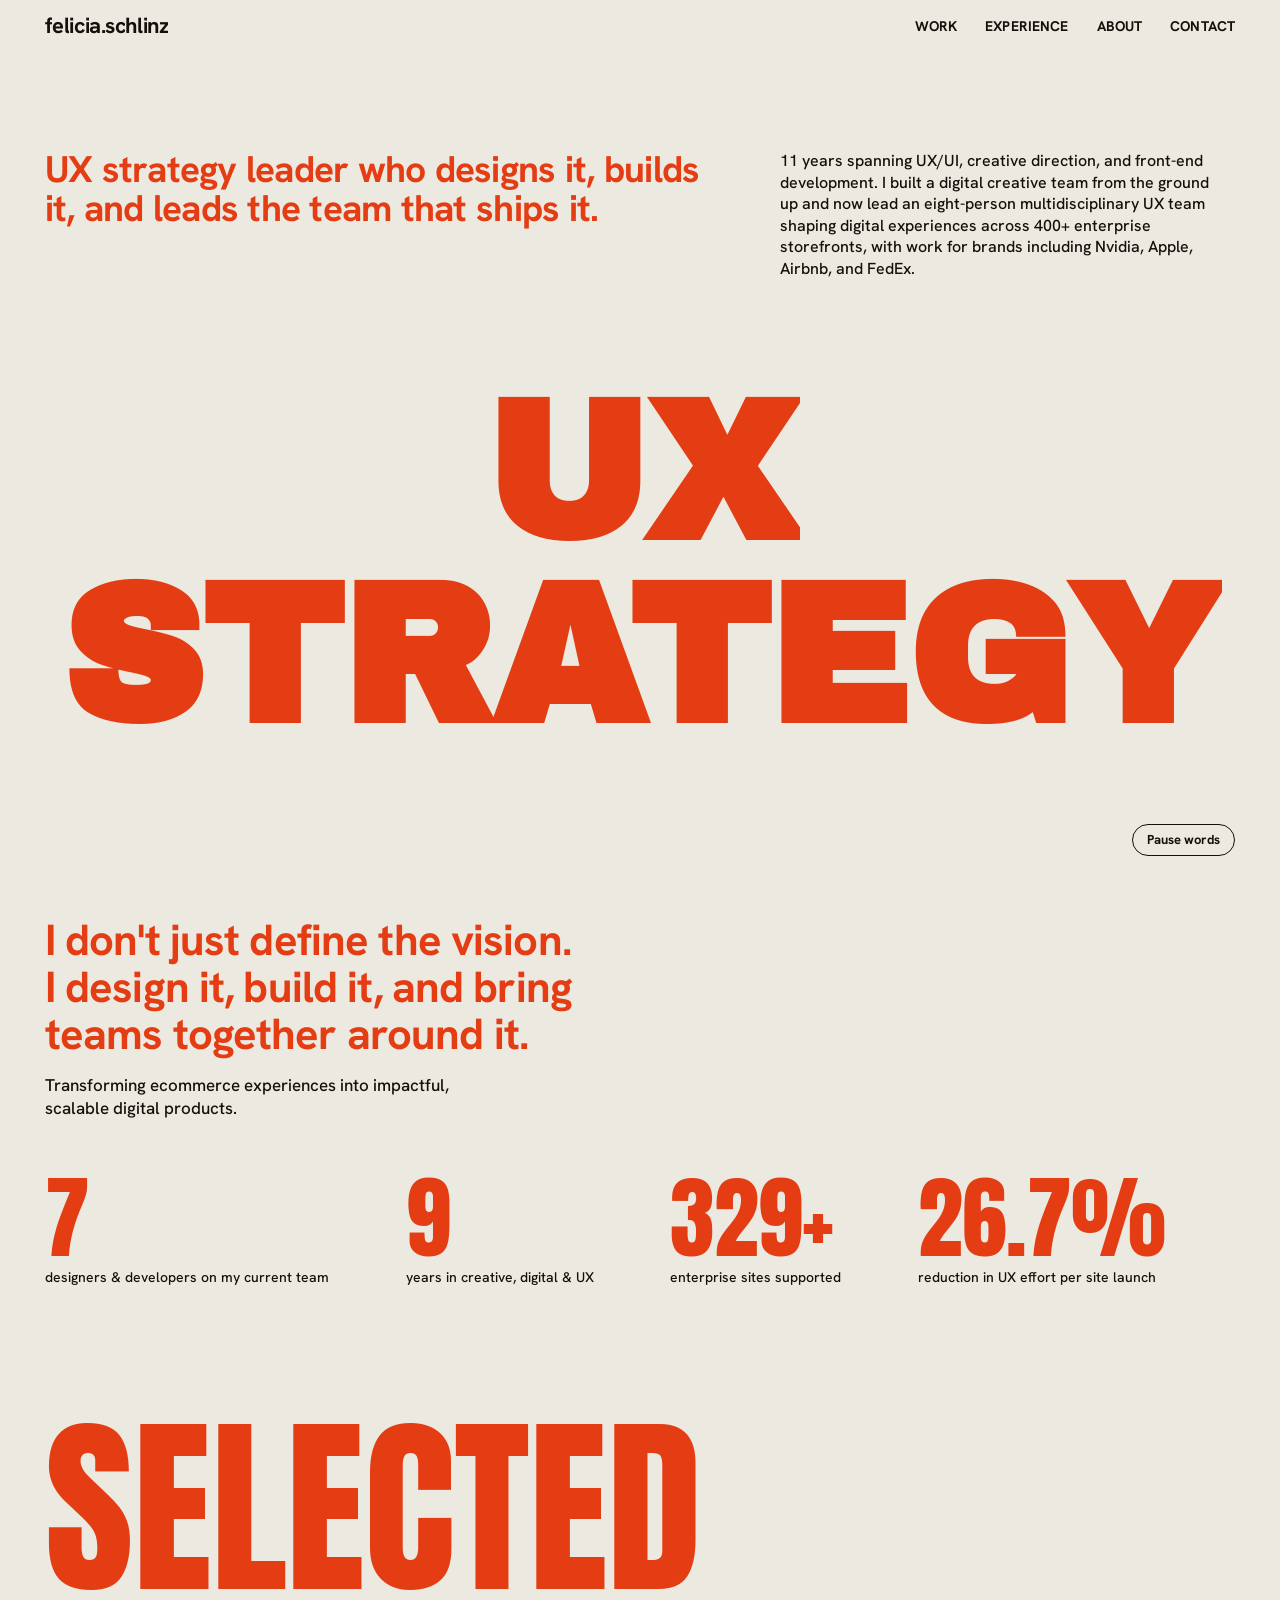
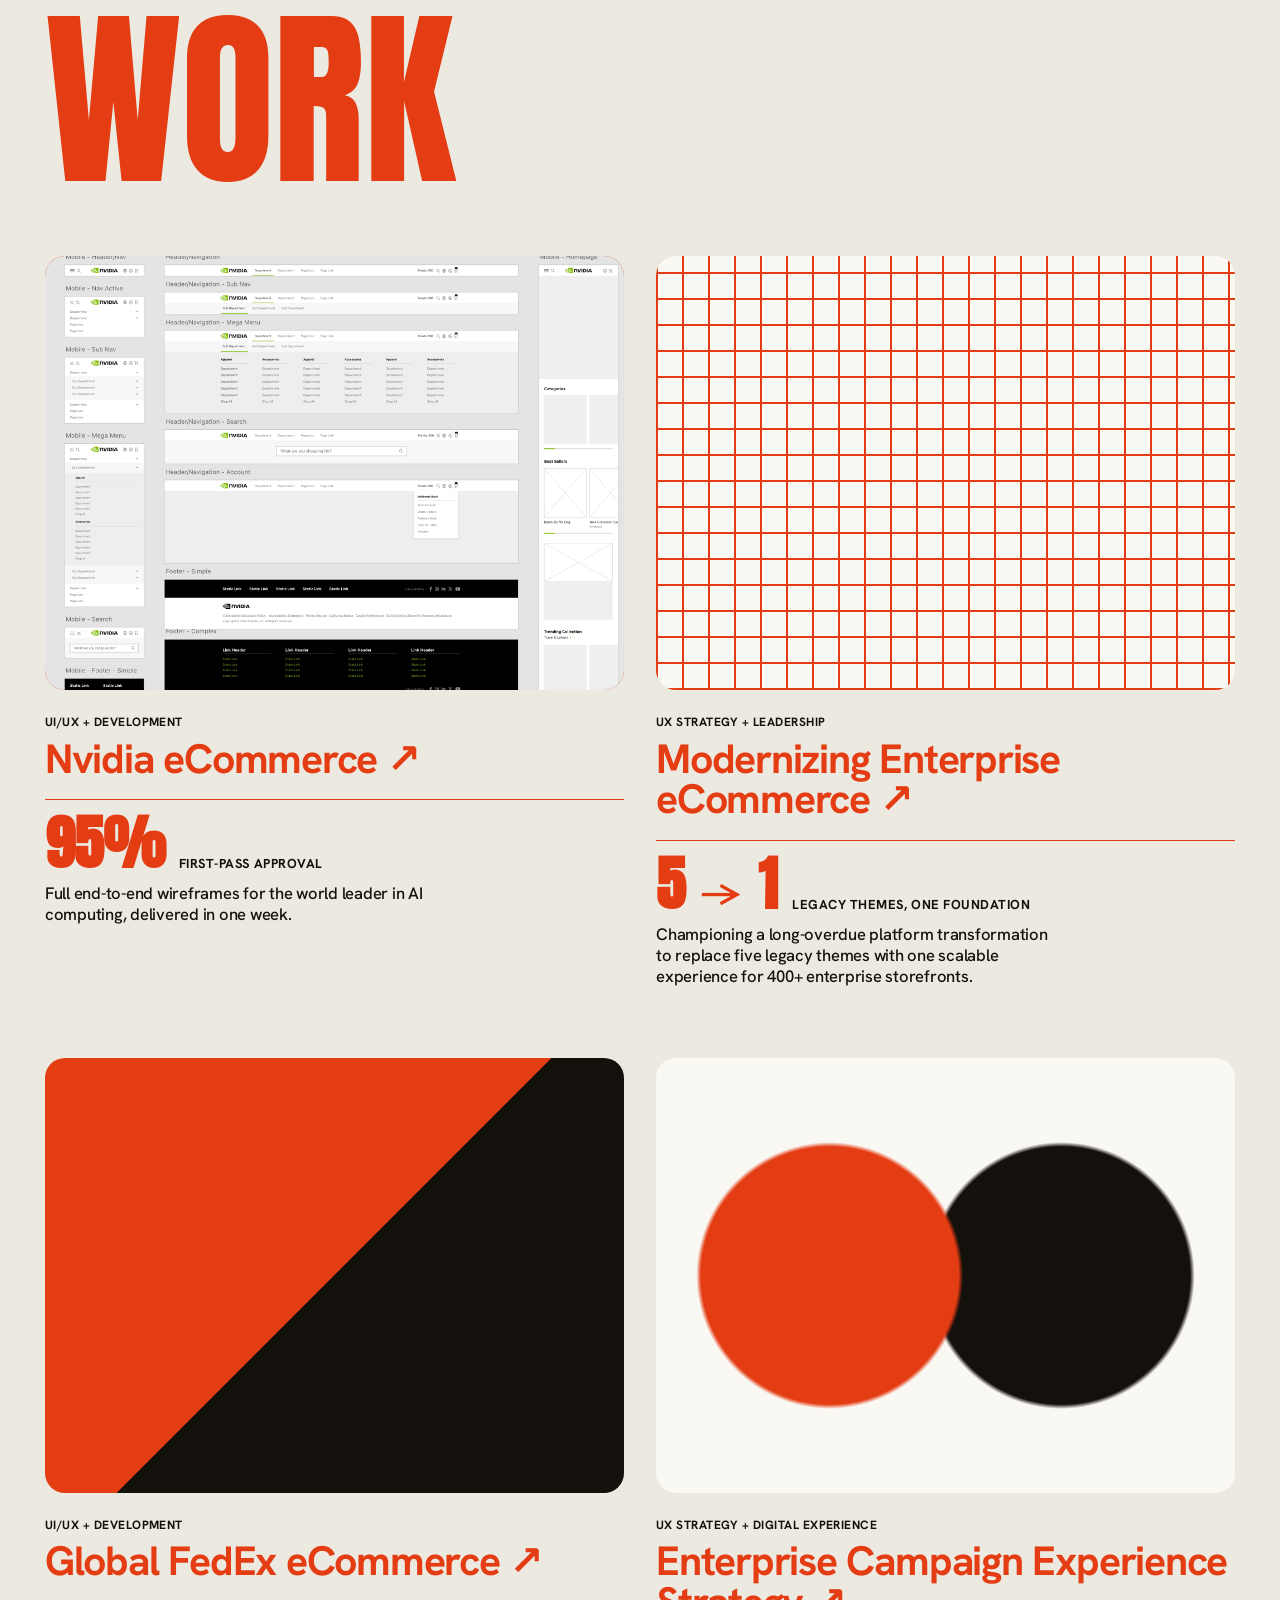
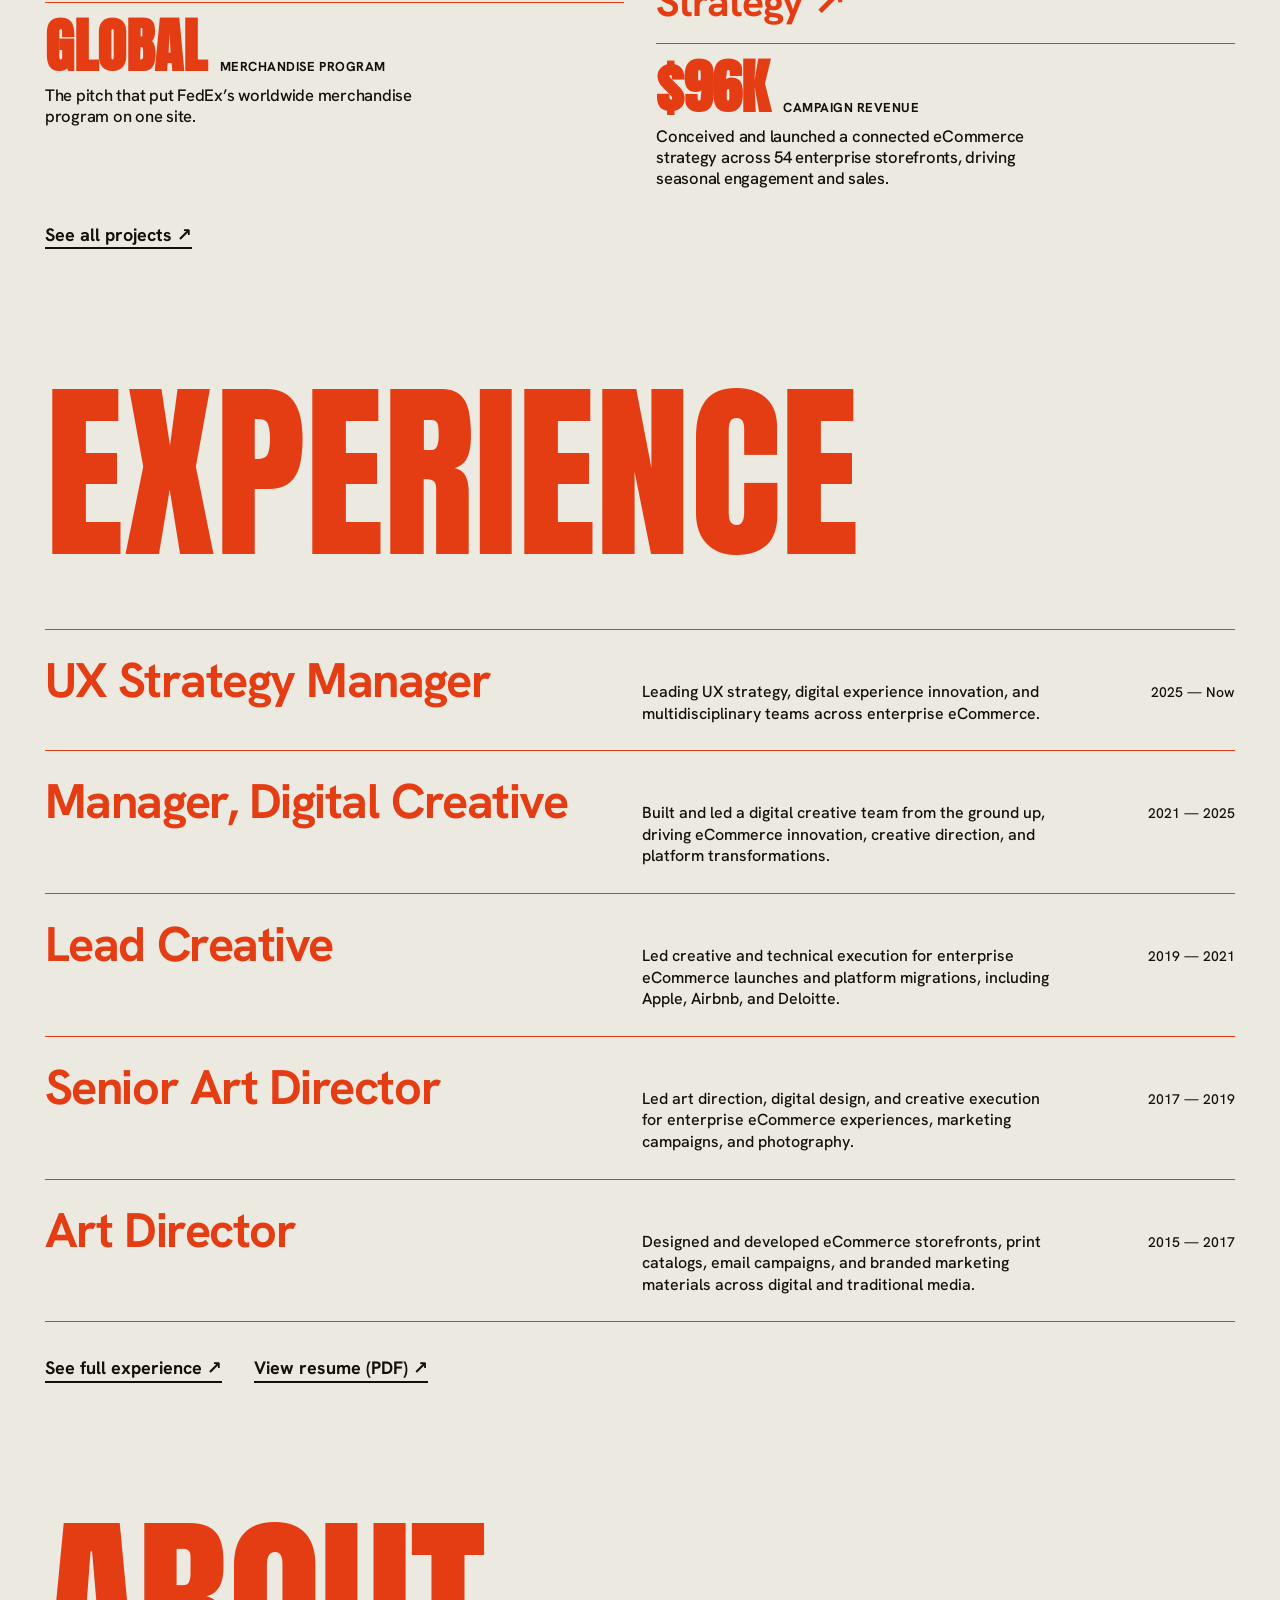
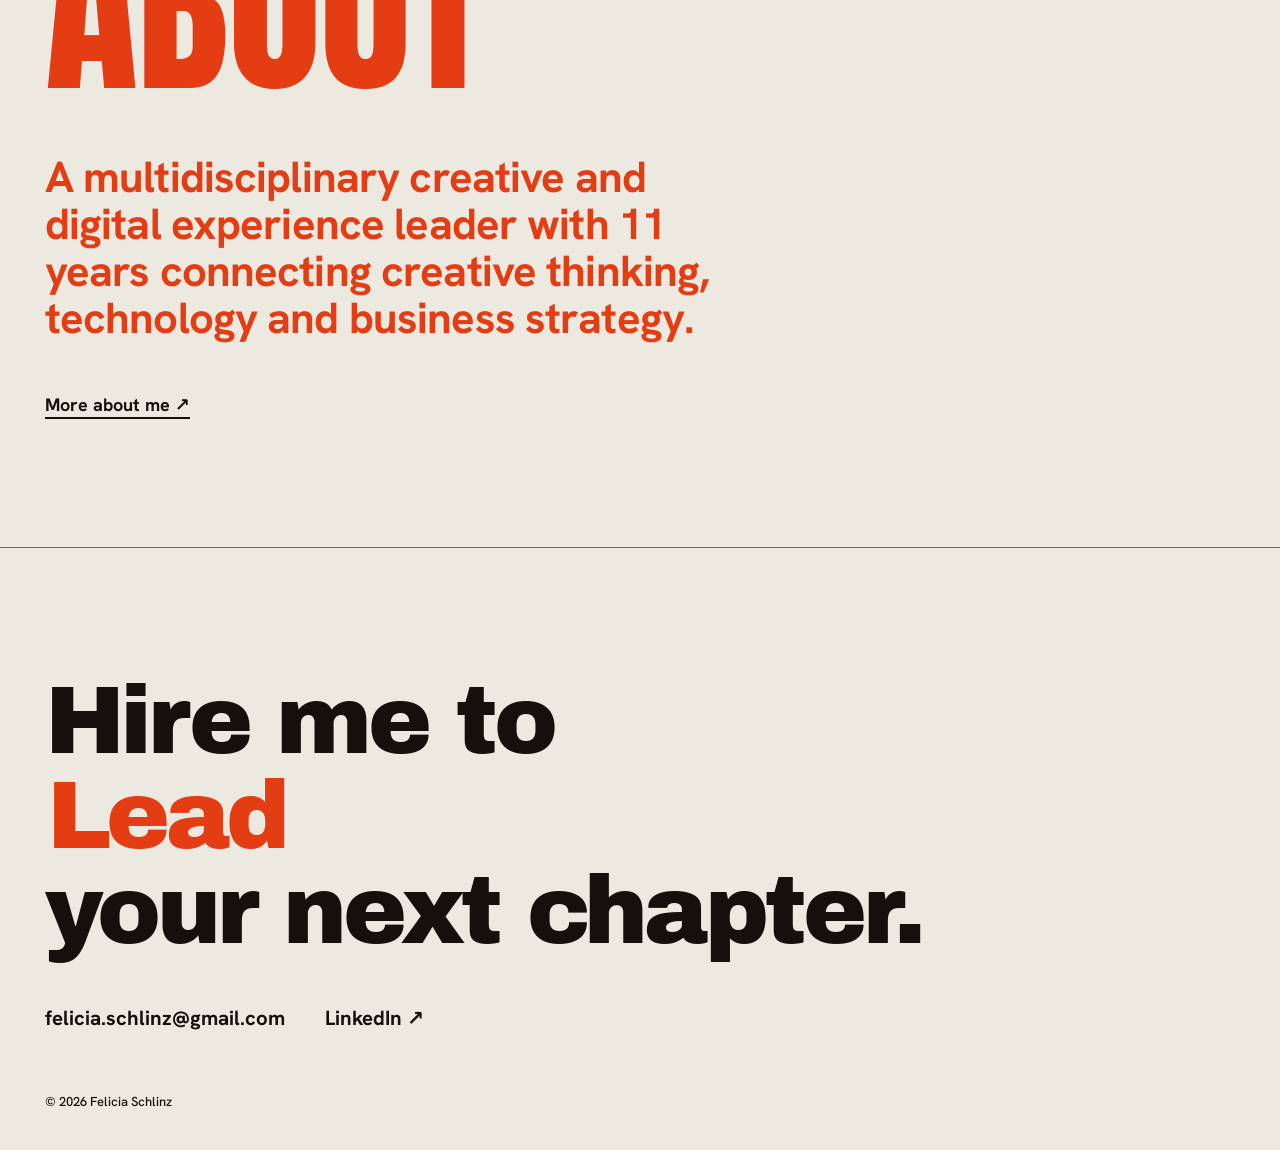
==== commit 04f5acb1: "Add files via upload" ====
--- a/index.html
+++ b/index.html
@@ -18,6 +18,7 @@
 .fc .fm{display:flex;align-items:baseline;gap:6px 14px;flex-wrap:wrap;margin-top:20px;padding-top:16px;border-top:1.5px solid var(--o)}
 .fc .fm .fs{margin:0;font-size:clamp(44px,4.6vw,72px)}
 .fc .fm .fl{margin:0}
+.sa{font-family:var(--sans);font-weight:700;font-size:.6em;vertical-align:.14em;margin:0 .06em}
 .fc .fh{font-weight:500;font-size:clamp(16px,1.3vw,19px);max-width:44ch;margin-top:10px}
 @media(prefers-reduced-motion:reduce){.fc .ft img{transition:none}.fc:hover .ft img{transform:none}}
 </style>
@@ -171,7 +172,7 @@
         '<span class="ft t' + i + '">' + (p.cover ? '<img src="' + esc(p.cover) + '" alt="" loading="lazy">' : '') + '</span>' +
         (f.cat ? '<span class="fk">' + esc(f.cat) + '</span>' : '') +
         '<span class="fx">' + esc(f.title || p.title) + ' <span class="arr" aria-hidden="true">↗</span></span>' +
-        '<span class="fm"><b class="fs">' + esc(f.stat || '') + '</b><span class="fl">' + esc(f.label || '') + '</span></span>' +
+        '<span class="fm"><b class="fs">' + esc(f.stat || '').replace(/[→↗←↑↓]/g, '<span class="sa">$&</span>') + '</b><span class="fl">' + esc(f.label || '') + '</span></span>' +
         '<span class="fh">' + esc(f.line || p.summary) + '</span></a>';
     }).join('');
   })();
